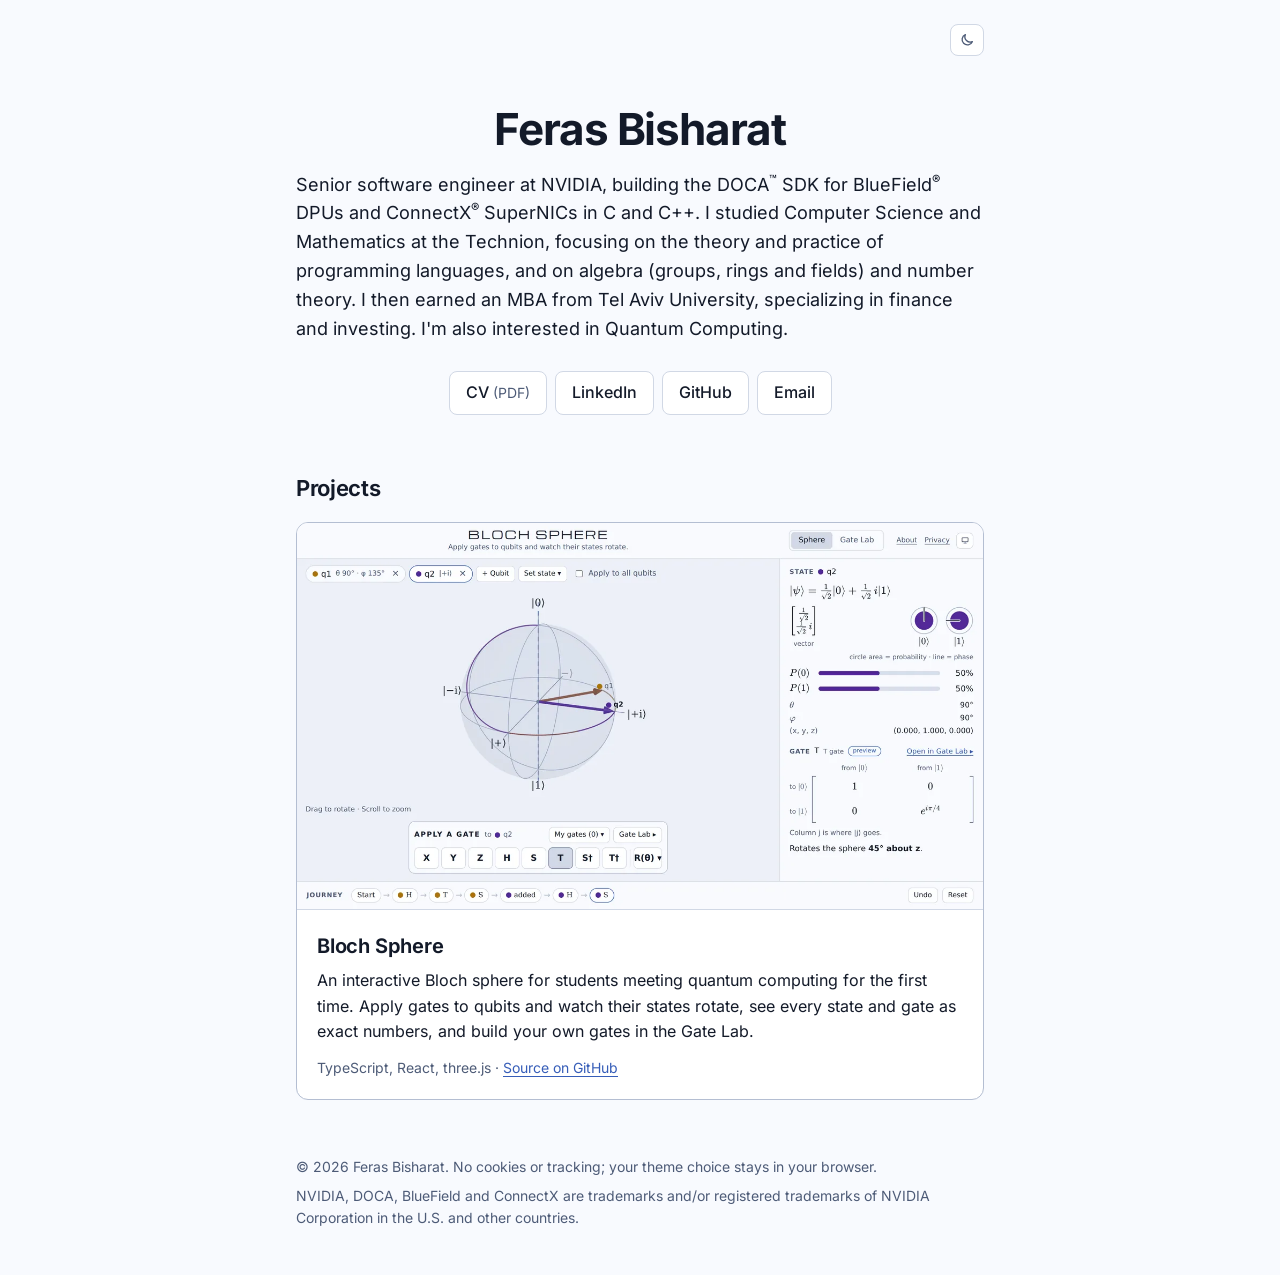
==== index.html @ e7e8cfb5 "CV button: same style as the other links" ====
<!doctype html>
<html lang="en">
  <head>
    <meta charset="UTF-8" />
    <meta http-equiv="Content-Security-Policy" content="default-src 'none'; script-src 'self'; style-src 'self'; img-src 'self'; font-src 'self'; base-uri 'none'; form-action 'none'" />
    <meta name="viewport" content="width=device-width, initial-scale=1.0" />
    <meta name="referrer" content="no-referrer" />
    <meta name="description" content="Feras Bisharat, senior software engineer at NVIDIA: CV, projects and contact." />
    <meta name="theme-color" media="(prefers-color-scheme: light)" content="oklch(0.985 0.005 264)" />
    <meta name="theme-color" media="(prefers-color-scheme: dark)" content="oklch(0.15 0.025 264)" />
    <link rel="canonical" href="https://ferasbisharat.com/" />
    <meta property="og:type" content="profile" />
    <meta property="og:url" content="https://ferasbisharat.com/" />
    <meta property="og:title" content="Feras Bisharat" />
    <meta property="og:description" content="Senior software engineer at NVIDIA: CV, projects and contact." />
    <link rel="icon" href="favicon.svg" type="image/svg+xml" />
    <link rel="icon" href="favicon.ico" sizes="32x32" />
    <link rel="apple-touch-icon" href="apple-touch-icon.png" />
    <link rel="preload" href="fonts/inter-latin-wght-normal.woff2" as="font" type="font/woff2" crossorigin />
    <link rel="stylesheet" href="theme.css" />
    <link rel="stylesheet" href="style.css" />
    <!-- Not deferred: it applies a picked theme before the page first paints. -->
    <script src="theme.js"></script>
    <script src="email.js" defer></script>
    <title>Feras Bisharat</title>
  </head>
  <body>
    <!-- The same button as Bloch Sphere's: switches between light and dark, showing the theme it switches to (theme.js). -->
    <button type="button" id="theme-button" class="theme-button" data-next="dark" title="Switch to the dark theme" aria-label="Switch to the dark theme">
      <svg class="icon-light" viewBox="0 0 24 24" aria-hidden="true">
        <circle cx="12" cy="12" r="4" />
        <path d="M12 2v2M12 20v2M2 12h2M20 12h2M4.9 4.9l1.4 1.4M17.7 17.7l1.4 1.4M4.9 19.1l1.4-1.4M17.7 6.3l1.4-1.4" />
      </svg>
      <svg class="icon-dark" viewBox="0 0 24 24" aria-hidden="true"><path d="M20 14.5A8 8 0 0 1 9.5 4a8 8 0 1 0 10.5 10.5z" /></svg>
    </button>

    <main>
      <header>
        <h1>Feras Bisharat</h1>
        <p class="lead">
          Senior software engineer at NVIDIA, building the DOCA<sup>™</sup> SDK for BlueField<sup>®</sup> DPUs and
          ConnectX<sup>®</sup> SuperNICs in C and C++. I studied Computer Science and Mathematics at the Technion, focusing on the
          theory and practice of programming languages, and on algebra (groups, rings and fields) and number theory. I then earned an
          MBA from Tel Aviv University, specializing in finance and investing. I'm also interested in Quantum Computing.
        </p>
        <nav class="links" aria-label="Links">
          <a class="button" href="Feras-Bisharat-CV.pdf">CV <span class="note">(PDF)</span></a>
          <a class="button" href="https://www.linkedin.com/in/feras-bisharat/">LinkedIn</a>
          <a class="button" href="https://github.com/ferasb">GitHub</a>
          <button type="button" class="button" popovertarget="email-card">Email</button>
        </nav>

        <!-- Opened by the Email button; closes on Escape or a click outside. email.js runs the Copy button; the mail button opens the mail app. -->
        <div id="email-card" class="email-card" popover role="dialog" aria-labelledby="email-card-title">
          <div class="email-card-head">
            <h2 id="email-card-title">Email</h2>
            <button type="button" class="close" popovertarget="email-card" popovertargetaction="hide" aria-label="Close">
              <svg viewBox="0 0 24 24" aria-hidden="true"><path d="M6 6l12 12M18 6L6 18" /></svg>
            </button>
          </div>
          <div class="email-row">
            <span class="email-address">ferasbish@gmail.com</span>
            <div class="email-actions">
              <button type="button" class="button copy" data-copy="ferasbish@gmail.com" autofocus>
                <svg class="icon-copy" viewBox="0 0 24 24" aria-hidden="true"><rect x="9" y="9" width="12" height="12" rx="2" /><path d="M5 15V5a2 2 0 0 1 2-2h8" /></svg>
                <svg class="icon-done" viewBox="0 0 24 24" aria-hidden="true"><path d="M5 12.5l4.5 4.5L19 7.5" /></svg>
                <span class="label" aria-live="polite">Copy</span>
              </button>
              <a class="button mail" href="mailto:ferasbish@gmail.com" title="Open in your mail app" aria-label="Open in your mail app">
                <svg viewBox="0 0 24 24" aria-hidden="true"><rect x="3" y="5" width="18" height="14" rx="2" /><path d="M3.5 7l8.5 6 8.5-6" /></svg>
              </a>
            </div>
          </div>
          <p class="muted">Feel free to connect, I reply to all my emails.</p>
        </div>
      </header>

      <section aria-labelledby="projects">
        <h2 id="projects">Projects</h2>
        <article class="project">
          <a href="https://bloch-sphere.ferasbisharat.com/" tabindex="-1" aria-hidden="true">
            <!-- In the page's theme: style.css shows one of the two. -->
            <img class="only-light" src="img/bloch-sphere-light.webp" width="1280" height="720" alt="" loading="lazy" />
            <img class="only-dark" src="img/bloch-sphere-dark.webp" width="1280" height="720" alt="" loading="lazy" />
          </a>
          <div class="body">
            <h3><a href="https://bloch-sphere.ferasbisharat.com/">Bloch Sphere</a></h3>
            <p>
              An interactive Bloch sphere for students meeting quantum computing for the first time. Apply gates to qubits and watch their
              states rotate, see every state and gate as exact numbers, and build your own gates in the Gate Lab.
            </p>
            <p class="muted">TypeScript, React, three.js · <a href="https://github.com/ferasb/bloch-sphere">Source on GitHub</a></p>
          </div>
        </article>
      </section>
    </main>

    <footer class="muted">
      <p>© 2026 Feras Bisharat. No cookies or tracking; your theme choice stays in your browser.</p>
      <p>
        NVIDIA, DOCA, BlueField and ConnectX are trademarks and/or registered trademarks of NVIDIA Corporation in the U.S. and other
        countries.
      </p>
    </footer>
  </body>
</html>
---- theme.css ----
/*
 * The palette of ferasbisharat.com and the sites under it.
 *
 * The same file lives in each repository: ferasb.github.io/theme.css is the original, and
 * bloch-sphere/web/src/theme.css is a copy. Change the original, then copy it over.
 *
 * Every token has a light and a dark value, light-dark(light, dark), chosen by the page's color
 * scheme: the system's by default, or the visitor's choice (data-theme="light" or "dark" on <html>).
 * Colors are OKLCH; surfaces, text and lines share hue 264 (blue).
 */

:root {
  color-scheme: light dark;

  /* Surfaces, back to front: sunken (a 3D view, inputs), the page, raised (buttons, cards). */
  --bg-sunken: light-dark(oklch(0.955 0.01 264), oklch(0.1 0.025 264));
  --bg: light-dark(oklch(0.985 0.005 264), oklch(0.15 0.025 264));
  --bg-raised: light-dark(oklch(1 0 0), oklch(0.2 0.025 264));

  /* Text: at least 15:1 and 6:1 on every surface, in both themes. */
  --text: light-dark(oklch(0.22 0.03 264), oklch(0.96 0.015 264));
  --text-muted: light-dark(oklch(0.47 0.05 264), oklch(0.76 0.05 264));

  /* Lines and interaction states. --highlight (hovered borders, input edges) keeps 3:1 against the page. */
  --highlight: light-dark(oklch(0.6 0.05 264), oklch(0.5 0.05 264));
  --border: light-dark(oklch(0.8 0.03 264), oklch(0.4 0.05 264));
  --border-muted: light-dark(oklch(0.88 0.02 264), oklch(0.3 0.05 264));

  /* Accents. --primary is for links, focus rings and the main action: at least 5.8:1 as text. */
  --primary: light-dark(oklch(0.5 0.15 264), oklch(0.76 0.1 264));
  --secondary: light-dark(oklch(0.53 0.1 84), oklch(0.76 0.1 84));

  /* Status: always shown with an icon and a label, never color alone. */
  --danger: light-dark(oklch(0.52 0.17 25), oklch(0.72 0.13 25));
  --warning: light-dark(oklch(0.55 0.11 80), oklch(0.82 0.12 90));
  --success: light-dark(oklch(0.5 0.12 155), oklch(0.74 0.13 155));
  --info: light-dark(oklch(0.52 0.09 220), oklch(0.76 0.09 220));

  /*
   * Five colors for telling things apart (Bloch Sphere's qubits), in this fixed order: amber, violet,
   * green, cyan, pink. Each theme's five are validated as a set, for every pair, by OKLab distance
   * (x100) under protan/deutan simulation (Machado 2009) and for normal vision:
   *   dark: worst pair 11.1 (deutan), 20.5 (normal); at least 4.7:1 on the dark page.
   *   light: worst pair 11.1 (deutan), 20.8 (normal); at least 3:1 on the light page and --bg-sunken.
   * Lightness alternates on purpose; it is the cue that survives color blindness. The hues stay the
   * same in both themes, so the first color is amber in either.
   */
  --accent-1: light-dark(oklch(0.6 0.125 75), oklch(0.82 0.15 75));
  --accent-2: light-dark(oklch(0.4 0.17 295), oklch(0.6 0.15 295));
  --accent-3: light-dark(oklch(0.4 0.11 150), oklch(0.6 0.15 150));
  --accent-4: light-dark(oklch(0.62 0.11 215), oklch(0.82 0.141 215));
  --accent-5: light-dark(oklch(0.52 0.17 355), oklch(0.74 0.15 355));

  /* Drop shadows under popovers and menus. */
  --shadow: light-dark(rgb(0 0 0 / 0.12), rgb(0 0 0 / 0.5));
}

:root[data-theme="light"] {
  color-scheme: light;
}

:root[data-theme="dark"] {
  color-scheme: dark;
}
---- style.css ----
/*
 * Colors come from theme.css, the palette shared with Bloch Sphere. The buttons copy Bloch Sphere's
 * (bloch-sphere/web/src/styles.css), so the two sites look like one family.
 */

@font-face {
  font-family: Inter;
  font-style: normal;
  font-weight: 100 900;
  font-display: swap;
  src: url("fonts/inter-latin-wght-normal.woff2") format("woff2");
}

:root {
  --font: Inter, system-ui, -apple-system, "Segoe UI", sans-serif;
}

*,
*::before,
*::after {
  box-sizing: border-box;
}

body {
  max-width: 720px;
  margin: 0 auto;
  padding: 24px 16px 40px;
  background: var(--bg);
  color: var(--text);
  font: 16px/1.6 var(--font);
}

a {
  color: var(--primary);
  text-underline-offset: 3px;
}

a:focus-visible,
button:focus-visible {
  outline: 2px solid var(--primary);
  outline-offset: 2px;
}

/* The header: the name and the links centered, the intro left-aligned between them. */
header {
  text-align: center;
}

h1 {
  margin: 48px 0 16px;
  font-size: clamp(32px, 7vw, 44px);
  font-weight: 700;
  line-height: 1.15;
  letter-spacing: -0.025em;
}

h2 {
  margin: 56px 0 16px;
  font-size: 22px;
  font-weight: 650;
  letter-spacing: -0.015em;
}

h3 {
  margin: 0 0 6px;
  font-size: 20px;
  font-weight: 650;
  letter-spacing: -0.01em;
}

h3 a {
  color: var(--text);
  text-decoration: none;
}

h3 a:hover {
  text-decoration: underline;
}

p {
  margin: 0 0 12px;
}

/* ™ and ®: smaller than the text, and kept from stretching the line. */
sup {
  font-size: 0.7em;
  line-height: 0;
}

/* The full width of the column, so it lines up with Projects below. In the main text color: white on dark. */
.lead {
  color: var(--text);
  font-size: 18px;
  text-align: left;
}

.muted {
  color: var(--text-muted);
  font-size: 14px;
}

/* --- Theme button: light or dark, showing the theme it switches to ------------------------ */

.theme-button {
  display: grid;
  place-items: center;
  width: 34px;
  height: 32px;
  margin-left: auto;
  padding: 0;
  border: 1px solid var(--border-muted);
  border-radius: 8px;
  background: var(--bg-raised);
  color: var(--text-muted);
  cursor: pointer;
  transition:
    background-color 0.12s,
    border-color 0.12s;
}

.theme-button:hover {
  border-color: var(--highlight);
  color: var(--text);
}

.theme-button svg {
  display: none;
  width: 16px;
  height: 16px;
  fill: none;
  stroke: currentColor;
  stroke-width: 2;
  stroke-linecap: round;
  stroke-linejoin: round;
}

.theme-button[data-next="light"] .icon-light,
.theme-button[data-next="dark"] .icon-dark {
  display: block;
}

/* --- Links: Bloch Sphere's buttons ---------------------------------------------------------- */

.links {
  display: flex;
  flex-wrap: wrap;
  justify-content: center;
  gap: 8px;
  margin-top: 28px;
}

.button {
  padding: 8px 16px;
  border: 1px solid var(--border-muted);
  border-radius: 8px;
  background: var(--bg-raised);
  color: var(--text);
  font: inherit;
  font-weight: 500;
  text-decoration: none;
  cursor: pointer;
  transition:
    background-color 0.12s,
    border-color 0.12s;
}

.button:hover {
  border-color: var(--highlight);
  background: var(--border-muted);
}

.button:active {
  background: var(--border);
}

.button .note {
  color: var(--text-muted);
  font-size: 14px;
  font-weight: 400;
}

/* --- Email card: opened by the Email button (a popover, centered in the window) ------------- */

.email-card {
  width: min(440px, calc(100vw - 32px));
  padding: 16px 20px 20px;
  border: 1px solid var(--border);
  border-radius: 12px;
  background: var(--bg-raised);
  color: var(--text);
  box-shadow: 0 12px 32px var(--shadow);
  text-align: left;
}

.email-card::backdrop {
  background: var(--shadow);
}

.email-card-head {
  display: flex;
  align-items: center;
  justify-content: space-between;
  margin-bottom: 12px;
}

.email-card h2 {
  margin: 0;
  color: var(--text-muted);
  font-size: 13px;
  font-weight: 600;
  letter-spacing: 0.06em;
  text-transform: uppercase;
}

.email-card .close {
  display: grid;
  place-items: center;
  width: 30px;
  height: 30px;
  margin-right: -6px;
  padding: 0;
  border: 0;
  border-radius: 6px;
  background: transparent;
  color: var(--text-muted);
  cursor: pointer;
}

.email-card .close:hover {
  background: var(--border-muted);
  color: var(--text);
}

/* The address never breaks. When it and the buttons don't fit on one line (a narrow window, a wider
   font), the buttons move under it together, and Copy widens to fill that line. */
.email-row {
  display: flex;
  flex-wrap: wrap;
  align-items: center;
  gap: 8px;
  padding: 8px 8px 8px 14px;
  border: 1px solid var(--border-muted);
  border-radius: 10px;
  background: var(--bg-sunken);
}

.email-address {
  /* Takes nearly all the spare room on a shared line; Copy (grow 1) takes a line of its own. */
  flex: 1000 0 auto;
  white-space: nowrap;
  color: var(--text);
  font-size: 17px;
  font-weight: 600;
}

.email-card .copy,
.email-card .mail {
  display: flex;
  align-items: center;
  justify-content: center;
  gap: 6px;
  padding: 6px 12px;
}

.email-actions {
  display: flex;
  flex: 1 0 auto;
  gap: 8px;
}

.email-card .copy {
  flex: 1 0 auto;
}

/* Just the envelope; .email-actions stretches it to Copy's height. */
.email-card .mail {
  flex: none;
  padding: 0 10px;
}

.email-card .mail svg {
  width: 18px;
  height: 18px;
}


.email-card .copy.done {
  border-color: var(--success);
  color: var(--success);
}

.email-card .muted {
  margin: 12px 0 0;
}

.email-card svg {
  width: 16px;
  height: 16px;
  fill: none;
  stroke: currentColor;
  stroke-width: 2;
  stroke-linecap: round;
  stroke-linejoin: round;
}

.email-card .copy .icon-done,
.email-card .copy.done .icon-copy {
  display: none;
}

.email-card .copy.done .icon-done {
  display: block;
}

/* --- Projects ------------------------------------------------------------------------------- */

.project {
  overflow: hidden;
  border: 1px solid var(--border);
  border-radius: 12px;
  background: var(--bg-raised);
}

.project img {
  display: block;
  width: 100%;
  height: auto;
  border-bottom: 1px solid var(--border-muted);
}

/* The screenshot in the page's theme: light unless the system is dark (and the visitor didn't pick
   light) or the visitor picked dark. Lazy loading skips the hidden one. */
.project .only-dark {
  display: none;
}

@media (prefers-color-scheme: dark) {
  :root:not([data-theme="light"]) .project .only-light {
    display: none;
  }
  :root:not([data-theme="light"]) .project .only-dark {
    display: block;
  }
}

:root[data-theme="dark"] .project .only-light {
  display: none;
}

:root[data-theme="dark"] .project .only-dark {
  display: block;
}

.project .body {
  padding: 20px 20px 8px;
}

/* --- Footer --------------------------------------------------------------------------------- */

footer {
  margin-top: 56px;
  font-size: 13px;
}

footer p {
  margin-bottom: 6px;
}

@media (prefers-reduced-motion: reduce) {
  *,
  *::before,
  *::after {
    transition: none !important;
  }
}
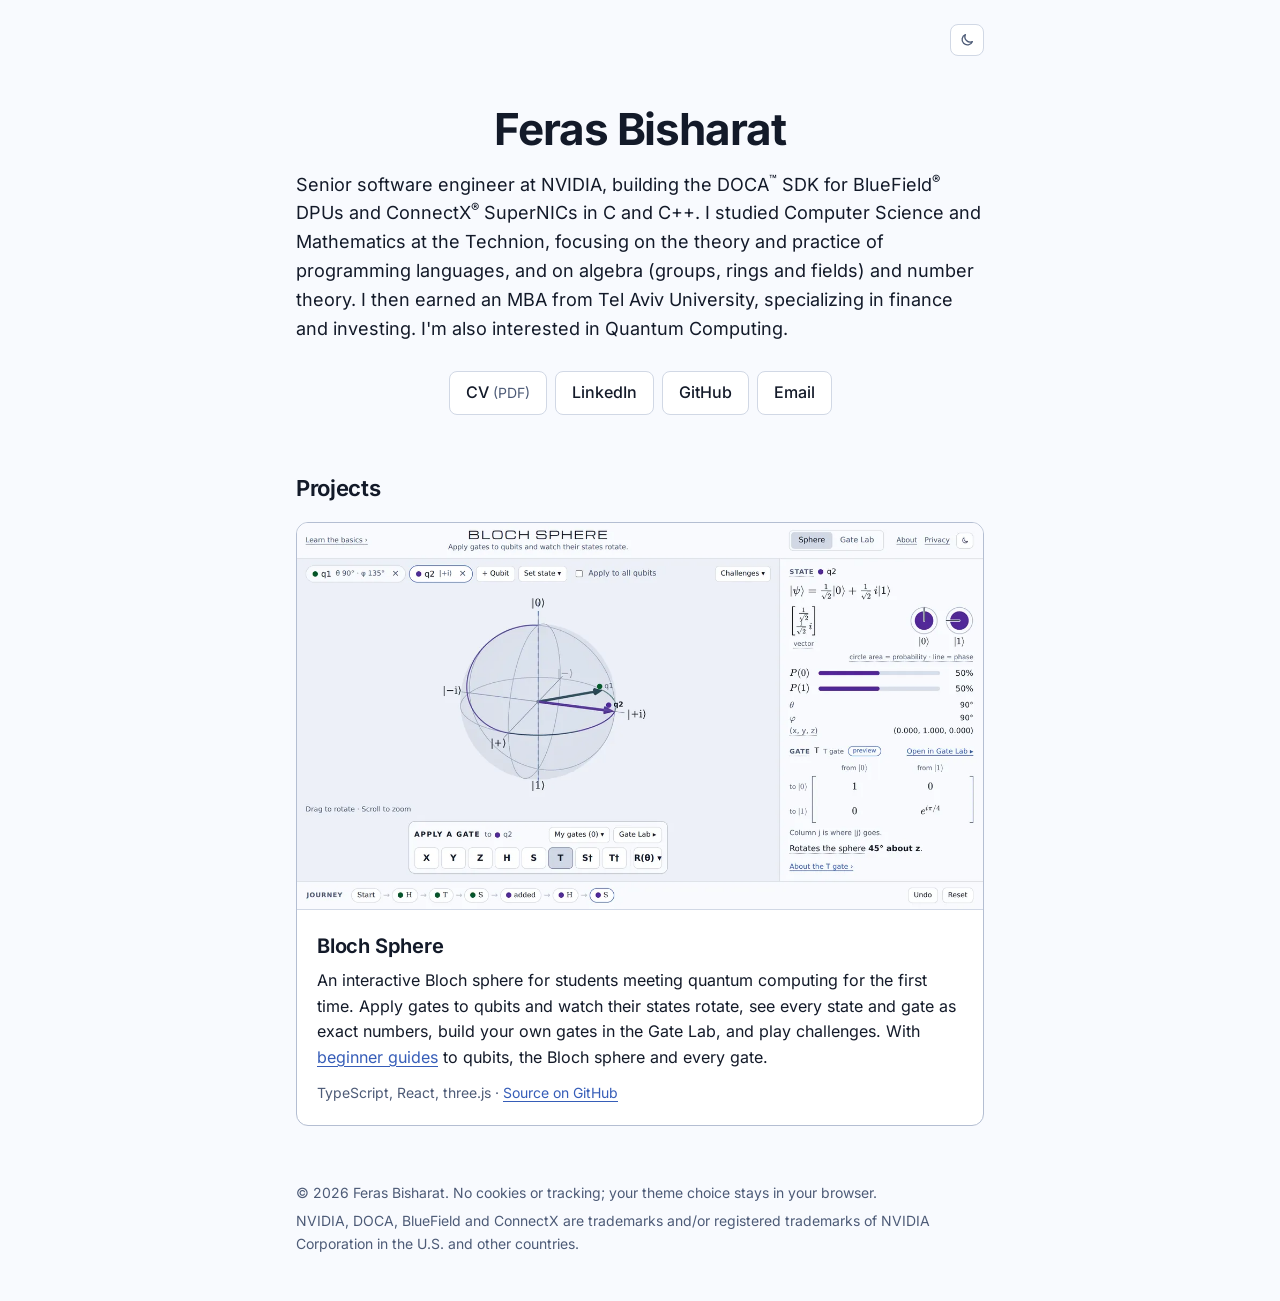
==== commit e3642214: "Bloch Sphere card: the guides and challenges, and new screenshots" ====
--- a/index.html
+++ b/index.html
@@ -44,9 +44,9 @@
           MBA from Tel Aviv University, specializing in finance and investing. I'm also interested in Quantum Computing.
         </p>
         <nav class="links" aria-label="Links">
-          <a class="button" href="Feras-Bisharat-CV.pdf">CV <span class="note">(PDF)</span></a>
-          <a class="button" href="https://www.linkedin.com/in/feras-bisharat/">LinkedIn</a>
-          <a class="button" href="https://github.com/ferasb">GitHub</a>
+          <a class="button" href="Feras-Bisharat-CV.pdf" target="_blank" rel="noopener">CV <span class="note">(PDF)</span></a>
+          <a class="button" href="https://www.linkedin.com/in/feras-bisharat/" target="_blank" rel="noopener">LinkedIn</a>
+          <a class="button" href="https://github.com/ferasb" target="_blank" rel="noopener">GitHub</a>
           <button type="button" class="button" popovertarget="email-card">Email</button>
         </nav>
 
@@ -66,7 +66,7 @@
                 <svg class="icon-done" viewBox="0 0 24 24" aria-hidden="true"><path d="M5 12.5l4.5 4.5L19 7.5" /></svg>
                 <span class="label" aria-live="polite">Copy</span>
               </button>
-              <a class="button mail" href="mailto:ferasbish@gmail.com" title="Open in your mail app" aria-label="Open in your mail app">
+              <a class="button mail" href="mailto:ferasbish@gmail.com" target="_blank" rel="noopener" title="Open in your mail app" aria-label="Open in your mail app">
                 <svg viewBox="0 0 24 24" aria-hidden="true"><rect x="3" y="5" width="18" height="14" rx="2" /><path d="M3.5 7l8.5 6 8.5-6" /></svg>
               </a>
             </div>
@@ -87,7 +87,8 @@
             <h3><a href="https://bloch-sphere.ferasbisharat.com/">Bloch Sphere</a></h3>
             <p>
               An interactive Bloch sphere for students meeting quantum computing for the first time. Apply gates to qubits and watch their
-              states rotate, see every state and gate as exact numbers, and build your own gates in the Gate Lab.
+              states rotate, see every state and gate as exact numbers, build your own gates in the Gate Lab, and play challenges. With
+              <a href="https://bloch-sphere.ferasbisharat.com/learn/">beginner guides</a> to qubits, the Bloch sphere and every gate.
             </p>
             <p class="muted">TypeScript, React, three.js · <a href="https://github.com/ferasb/bloch-sphere">Source on GitHub</a></p>
           </div>
--- a/theme.css
+++ b/theme.css
@@ -37,17 +37,18 @@
   --info: light-dark(oklch(0.52 0.09 220), oklch(0.76 0.09 220));
 
   /*
-   * Five colors for telling things apart (Bloch Sphere's qubits), in this fixed order: amber, violet,
-   * green, cyan, pink. Each theme's five are validated as a set, for every pair, by OKLab distance
+   * Five colors for telling things apart (Bloch Sphere's qubits), in this fixed order: green, violet,
+   * amber, cyan, pink. Each theme's five are validated as a set, for every pair, by OKLab distance
    * (x100) under protan/deutan simulation (Machado 2009) and for normal vision:
    *   dark: worst pair 11.1 (deutan), 20.5 (normal); at least 4.7:1 on the dark page.
    *   light: worst pair 11.1 (deutan), 20.8 (normal); at least 3:1 on the light page and --bg-sunken.
-   * Lightness alternates on purpose; it is the cue that survives color blindness. The hues stay the
-   * same in both themes, so the first color is amber in either.
+   * The first two (seen together most) are at least 19.7 apart under simulation. Lightness varies
+   * across the set on purpose; it is the cue that survives color blindness. The hues stay the same
+   * in both themes, so the first color is green in either.
    */
-  --accent-1: light-dark(oklch(0.6 0.125 75), oklch(0.82 0.15 75));
+  --accent-1: light-dark(oklch(0.4 0.11 150), oklch(0.6 0.15 150));
   --accent-2: light-dark(oklch(0.4 0.17 295), oklch(0.6 0.15 295));
-  --accent-3: light-dark(oklch(0.4 0.11 150), oklch(0.6 0.15 150));
+  --accent-3: light-dark(oklch(0.6 0.125 75), oklch(0.82 0.15 75));
   --accent-4: light-dark(oklch(0.62 0.11 215), oklch(0.82 0.141 215));
   --accent-5: light-dark(oklch(0.52 0.17 355), oklch(0.74 0.15 355));
 
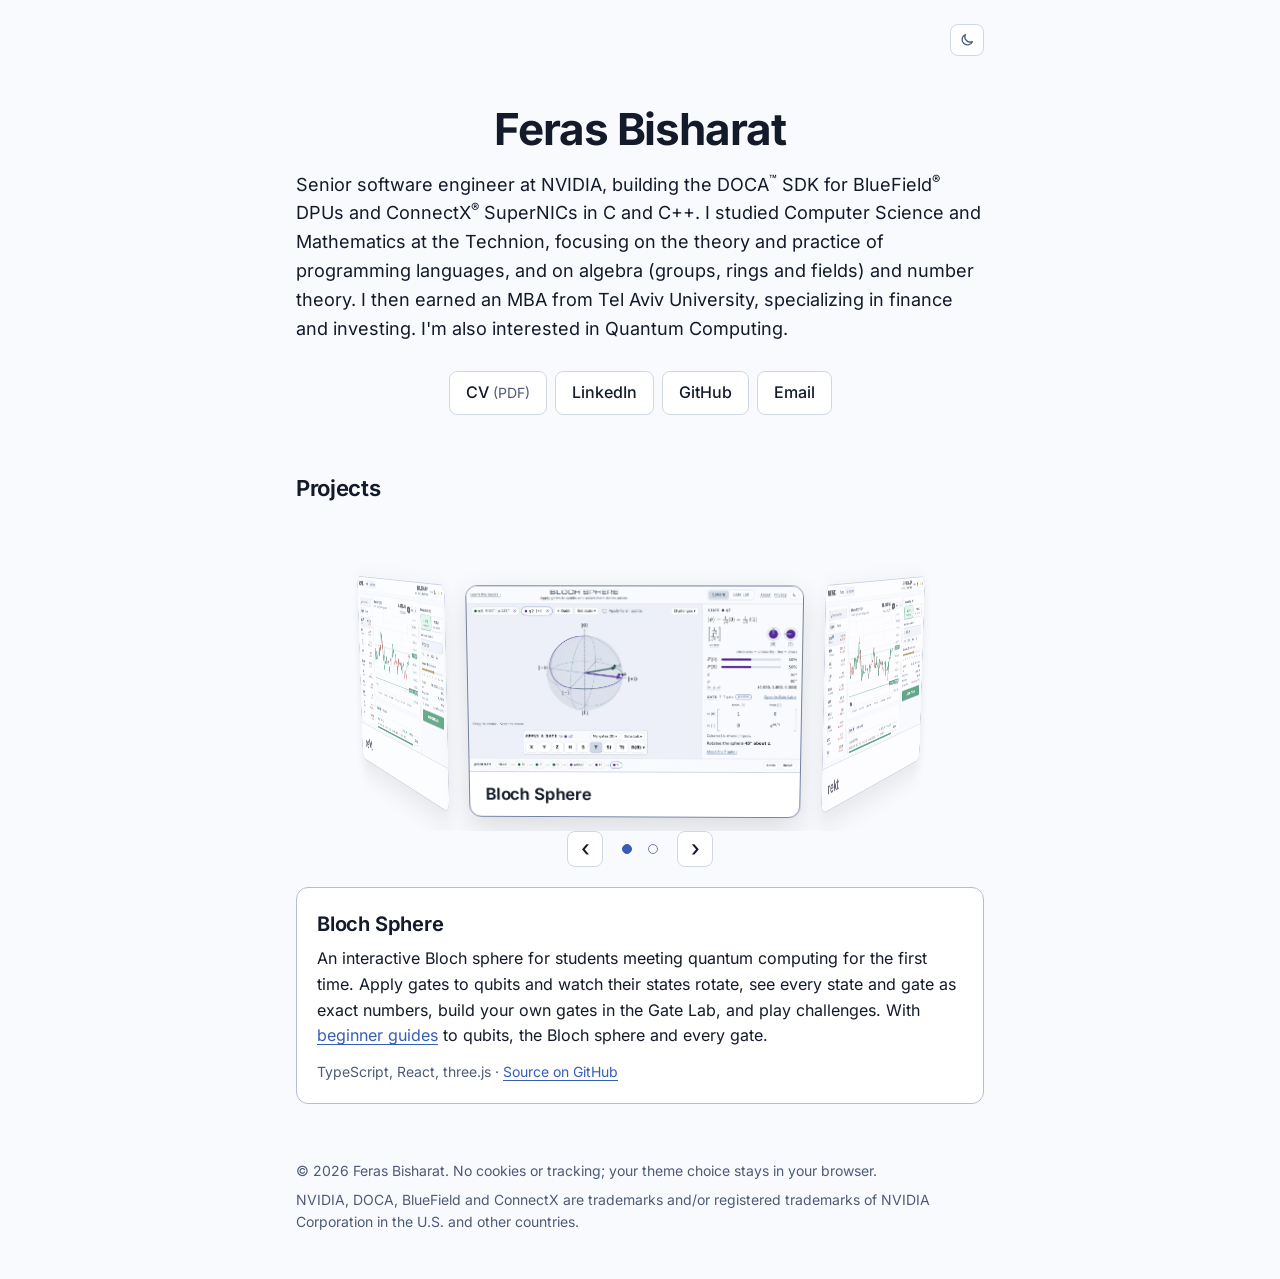
==== commit 2557903f: "Projects as a 3D ring of cards, and rekt The project articles become a slowly turning ring of screen" ====
--- a/index.html
+++ b/index.html
@@ -22,6 +22,7 @@
     <!-- Not deferred: it applies a picked theme before the page first paints. -->
     <script src="theme.js"></script>
     <script src="email.js" defer></script>
+    <script src="projects.js" defer></script>
     <title>Feras Bisharat</title>
   </head>
   <body>
@@ -77,22 +78,40 @@
 
       <section aria-labelledby="projects">
         <h2 id="projects">Projects</h2>
-        <article class="project">
-          <a href="https://bloch-sphere.ferasbisharat.com/" tabindex="-1" aria-hidden="true">
-            <!-- In the page's theme: style.css shows one of the two. -->
-            <img class="only-light" src="img/bloch-sphere-light.webp" width="1280" height="720" alt="" loading="lazy" />
-            <img class="only-dark" src="img/bloch-sphere-dark.webp" width="1280" height="720" alt="" loading="lazy" />
-          </a>
-          <div class="body">
-            <h3><a href="https://bloch-sphere.ferasbisharat.com/">Bloch Sphere</a></h3>
-            <p>
-              An interactive Bloch sphere for students meeting quantum computing for the first time. Apply gates to qubits and watch their
-              states rotate, see every state and gate as exact numbers, build your own gates in the Gate Lab, and play challenges. With
-              <a href="https://bloch-sphere.ferasbisharat.com/learn/">beginner guides</a> to qubits, the Bloch sphere and every gate.
-            </p>
-            <p class="muted">TypeScript, React, three.js · <a href="https://github.com/ferasb/bloch-sphere">Source on GitHub</a></p>
-          </div>
-        </article>
+        <!-- The projects: a 3D ring of cards with projects.js, this list without it (README). -->
+        <div class="projects" data-carousel>
+          <article class="project">
+            <a href="https://bloch-sphere.ferasbisharat.com/" tabindex="-1" aria-hidden="true">
+              <!-- In the page's theme: style.css shows one of the two. -->
+              <img class="only-light" src="img/bloch-sphere-light.webp" width="1280" height="720" alt="" loading="lazy" />
+              <img class="only-dark" src="img/bloch-sphere-dark.webp" width="1280" height="720" alt="" loading="lazy" />
+            </a>
+            <div class="body">
+              <h3><a href="https://bloch-sphere.ferasbisharat.com/">Bloch Sphere</a></h3>
+              <p>
+                An interactive Bloch sphere for students meeting quantum computing for the first time. Apply gates to qubits and watch their
+                states rotate, see every state and gate as exact numbers, build your own gates in the Gate Lab, and play challenges. With
+                <a href="https://bloch-sphere.ferasbisharat.com/learn/">beginner guides</a> to qubits, the Bloch sphere and every gate.
+              </p>
+              <p class="muted">TypeScript, React, three.js · <a href="https://github.com/ferasb/bloch-sphere">Source on GitHub</a></p>
+            </div>
+          </article>
+          <article class="project">
+            <a href="https://rekt.ferasbisharat.com/" tabindex="-1" aria-hidden="true">
+              <img class="only-light" src="img/rekt-light.webp" width="1280" height="720" alt="" loading="lazy" />
+              <img class="only-dark" src="img/rekt-dark.webp" width="1280" height="720" alt="" loading="lazy" />
+            </a>
+            <div class="body">
+              <h3><a href="https://rekt.ferasbisharat.com/">rekt</a></h3>
+              <p>
+                A trading game with play money and live prices. Start with $10,000, go long or short on 400+ coins and 175 stocks with up to
+                100× leverage, or call the next minute in Up or Down. Win and there's confetti; get liquidated and you get rekt. Positions
+                keep running while the tab is closed, and nothing leaves your browser.
+              </p>
+              <p class="muted">TypeScript, React, WebSockets · <a href="https://github.com/ferasb/rekt">Source on GitHub</a></p>
+            </div>
+          </article>
+        </div>
       </section>
     </main>
 
--- a/style.css
+++ b/style.css
@@ -328,31 +328,187 @@
   border-bottom: 1px solid var(--border-muted);
 }
 
-/* The screenshot in the page's theme: light unless the system is dark (and the visitor didn't pick
-   light) or the visitor picked dark. Lazy loading skips the hidden one. */
-.project .only-dark {
+/* Screenshots in the page's theme (the projects and the ring's cards): light unless the system is
+   dark (and the visitor didn't pick light) or the visitor picked dark. Lazy loading skips the hidden
+   one. img. in each selector so these win over .project img and .card img. */
+img.only-dark {
   display: none;
 }
 
 @media (prefers-color-scheme: dark) {
-  :root:not([data-theme="light"]) .project .only-light {
+  :root:not([data-theme="light"]) img.only-light {
     display: none;
   }
-  :root:not([data-theme="light"]) .project .only-dark {
+  :root:not([data-theme="light"]) img.only-dark {
     display: block;
   }
 }
 
-:root[data-theme="dark"] .project .only-light {
+:root[data-theme="dark"] img.only-light {
   display: none;
 }
 
-:root[data-theme="dark"] .project .only-dark {
+:root[data-theme="dark"] img.only-dark {
   display: block;
 }
 
 .project .body {
   padding: 20px 20px 8px;
+}
+
+.projects {
+  display: flex;
+  flex-direction: column;
+  gap: 20px;
+}
+
+/* --- Projects as a 3D ring (projects.js; without it, the list above) ------------------------ */
+
+.carousel {
+  --card-w: min(340px, 64vw);
+  --card-title: 46px;
+}
+
+/* Wider than the column by its padding, so the side cards have room. */
+.stage {
+  position: relative;
+  height: calc(var(--card-w) * 9 / 16 + var(--card-title) + 72px);
+  margin: 0 -16px;
+  overflow: hidden;
+  perspective: 1100px;
+  /* Vertical swipes still scroll the page; sideways ones turn the ring. */
+  touch-action: pan-y;
+  cursor: grab;
+  user-select: none;
+  -webkit-user-select: none;
+}
+
+.stage:active {
+  cursor: grabbing;
+}
+
+.ring {
+  position: absolute;
+  top: 24px;
+  left: 50%;
+  width: var(--card-w);
+  margin-left: calc(var(--card-w) / -2);
+  transform-style: preserve-3d;
+}
+
+.card {
+  position: absolute;
+  top: 0;
+  left: 0;
+  display: block;
+  width: var(--card-w);
+  overflow: hidden;
+  border: 1px solid var(--border);
+  border-radius: 12px;
+  background: var(--bg-raised);
+  color: var(--text);
+  text-decoration: none;
+  box-shadow: 0 12px 32px var(--shadow);
+  /* The cards behind the ring don't show through it, mirrored. */
+  backface-visibility: hidden;
+  -webkit-backface-visibility: hidden;
+}
+
+.card.front {
+  border-color: var(--highlight);
+}
+
+/* Shown or hidden by img.only-light/only-dark above, so no display here; top-aligned, so no gap under it. */
+.card img {
+  width: 100%;
+  height: auto;
+  aspect-ratio: 16 / 9;
+  vertical-align: top;
+  border-bottom: 1px solid var(--border-muted);
+  pointer-events: none;
+}
+
+.card-title {
+  display: flex;
+  align-items: center;
+  height: var(--card-title);
+  padding: 0 16px;
+  font-size: 17px;
+  font-weight: 650;
+  letter-spacing: -0.01em;
+}
+
+.controls {
+  display: flex;
+  align-items: center;
+  justify-content: center;
+  gap: 12px;
+  margin: 0 0 20px;
+}
+
+.button.arrow {
+  display: grid;
+  place-items: center;
+  width: 36px;
+  height: 36px;
+  padding: 0 0 2px;
+  font-size: 22px;
+  line-height: 1;
+}
+
+.dots {
+  display: flex;
+  gap: 2px;
+}
+
+/* A 24px target around a 10px dot. */
+.dot {
+  display: grid;
+  place-items: center;
+  width: 24px;
+  height: 24px;
+  padding: 0;
+  border: 0;
+  border-radius: 50%;
+  background: transparent;
+  cursor: pointer;
+}
+
+.dot::after {
+  content: "";
+  width: 10px;
+  height: 10px;
+  border: 1px solid var(--highlight);
+  border-radius: 50%;
+}
+
+.dot[aria-current="true"]::after {
+  border-color: var(--primary);
+  background: var(--primary);
+}
+
+/* The front project's article, under the ring: its screenshot is on the ring already. */
+.detail .project > a {
+  display: none;
+}
+
+/* Stacked in one grid cell, so the spot is as tall as the longest; the front one fades in. Hidden
+   ones are invisible to screen readers and the keyboard too. */
+.detail {
+  display: grid;
+}
+
+.detail .project {
+  grid-area: 1 / 1;
+  transition: opacity 0.35s ease-out;
+}
+
+.detail .project.inactive {
+  visibility: hidden;
+  opacity: 0;
+  transition:
+    opacity 0.2s,
+    visibility 0s 0.2s;
 }
 
 /* --- Footer --------------------------------------------------------------------------------- */
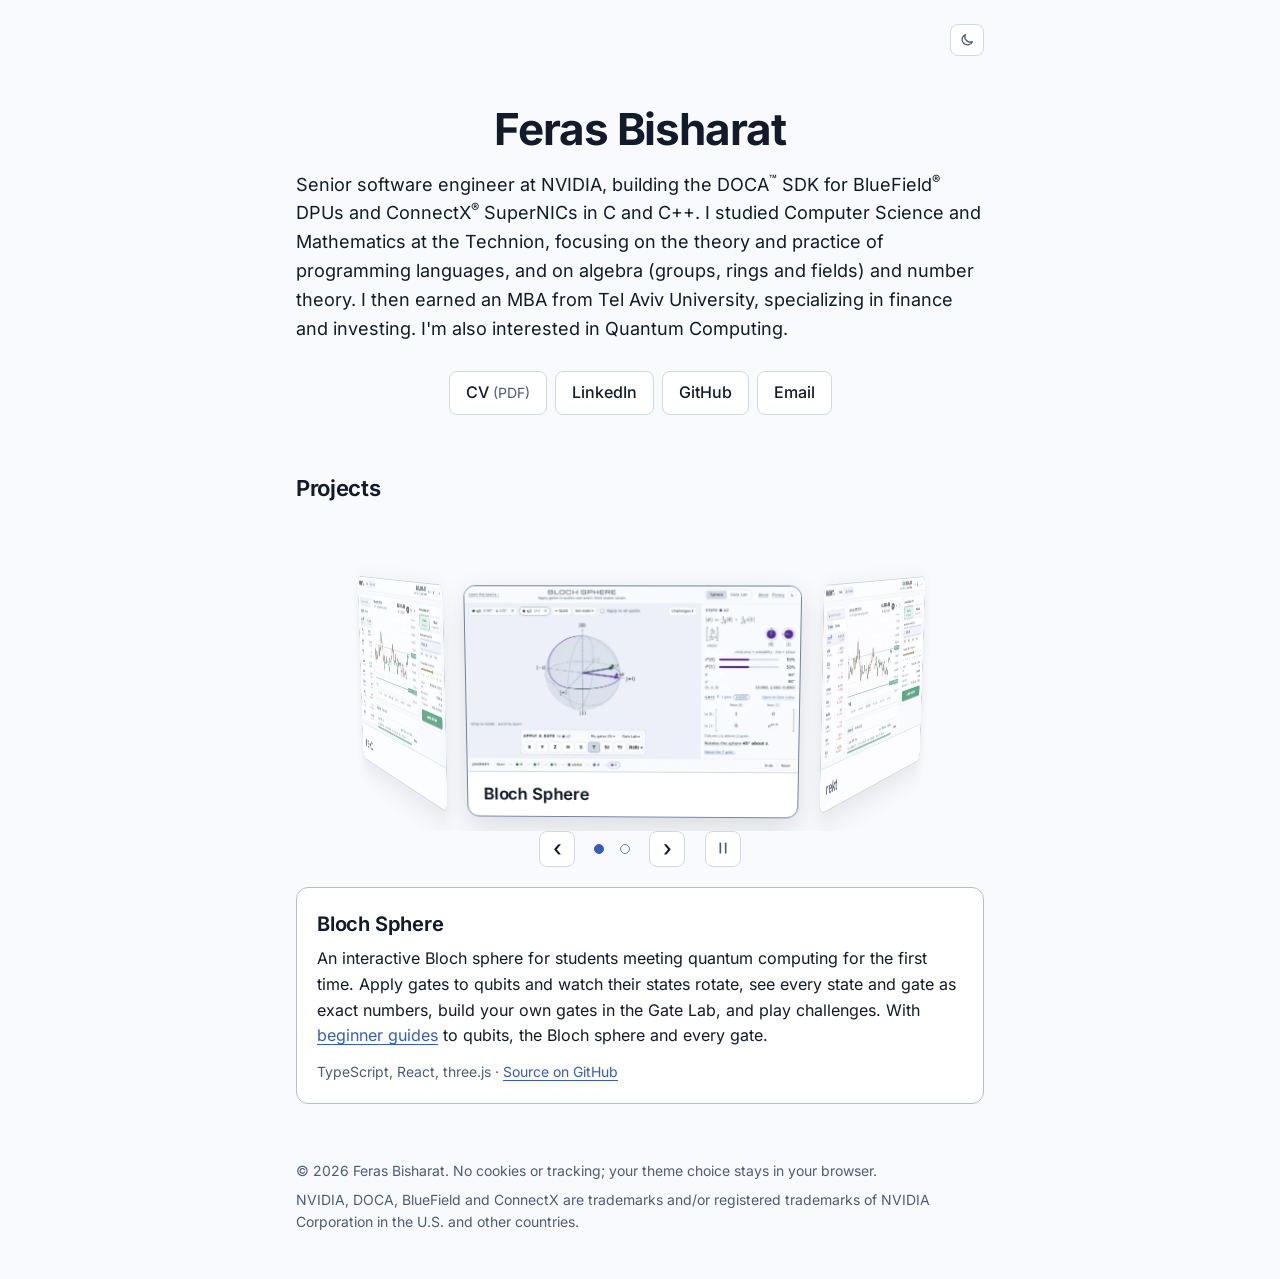
==== commit 67a14ba1: "Link previews, search engine files, and lighter screenshots - og.jpg and its tags, so shared links s" ====
--- a/index.html
+++ b/index.html
@@ -13,6 +13,11 @@
     <meta property="og:url" content="https://ferasbisharat.com/" />
     <meta property="og:title" content="Feras Bisharat" />
     <meta property="og:description" content="Senior software engineer at NVIDIA: CV, projects and contact." />
+    <meta property="og:image" content="https://ferasbisharat.com/og.jpg" />
+    <meta property="og:image:width" content="1200" />
+    <meta property="og:image:height" content="630" />
+    <meta property="og:image:alt" content="Feras Bisharat, senior software engineer at NVIDIA: CV, projects and contact" />
+    <meta name="twitter:card" content="summary_large_image" />
     <link rel="icon" href="favicon.svg" type="image/svg+xml" />
     <link rel="icon" href="favicon.ico" sizes="32x32" />
     <link rel="apple-touch-icon" href="apple-touch-icon.png" />
@@ -24,6 +29,23 @@
     <script src="email.js" defer></script>
     <script src="projects.js" defer></script>
     <title>Feras Bisharat</title>
+    <!-- Who this is, for search engines: links the site, LinkedIn and GitHub as one person. A data
+         block, never run, so the CSP doesn't apply. -->
+    <script type="application/ld+json">
+      {
+        "@context": "https://schema.org",
+        "@type": "Person",
+        "name": "Feras Bisharat",
+        "url": "https://ferasbisharat.com/",
+        "jobTitle": "Senior Software Engineer",
+        "worksFor": { "@type": "Organization", "name": "NVIDIA" },
+        "alumniOf": [
+          { "@type": "CollegeOrUniversity", "name": "Technion – Israel Institute of Technology" },
+          { "@type": "CollegeOrUniversity", "name": "Tel Aviv University" }
+        ],
+        "sameAs": ["https://www.linkedin.com/in/feras-bisharat/", "https://github.com/ferasb"]
+      }
+    </script>
   </head>
   <body>
     <!-- The same button as Bloch Sphere's: switches between light and dark, showing the theme it switches to (theme.js). -->
@@ -82,9 +104,10 @@
         <div class="projects" data-carousel>
           <article class="project">
             <a href="https://bloch-sphere.ferasbisharat.com/" tabindex="-1" aria-hidden="true">
-              <!-- In the page's theme: style.css shows one of the two. -->
-              <img class="only-light" src="img/bloch-sphere-light.webp" width="1280" height="720" alt="" loading="lazy" />
-              <img class="only-dark" src="img/bloch-sphere-dark.webp" width="1280" height="720" alt="" loading="lazy" />
+              <!-- In the page's theme: style.css shows one of the two. Each comes at 720 and 1280 pixels wide;
+                   the browser picks by the space and the screen's density (the ring's cards reuse the same one). -->
+              <img class="only-light" src="img/bloch-sphere-light.webp" srcset="img/bloch-sphere-light-720.webp 720w, img/bloch-sphere-light.webp 1280w" sizes="(max-width: 752px) calc(100vw - 32px), 720px" width="1280" height="720" alt="" loading="lazy" />
+              <img class="only-dark" src="img/bloch-sphere-dark.webp" srcset="img/bloch-sphere-dark-720.webp 720w, img/bloch-sphere-dark.webp 1280w" sizes="(max-width: 752px) calc(100vw - 32px), 720px" width="1280" height="720" alt="" loading="lazy" />
             </a>
             <div class="body">
               <h3><a href="https://bloch-sphere.ferasbisharat.com/">Bloch Sphere</a></h3>
@@ -98,8 +121,8 @@
           </article>
           <article class="project">
             <a href="https://rekt.ferasbisharat.com/" tabindex="-1" aria-hidden="true">
-              <img class="only-light" src="img/rekt-light.webp" width="1280" height="720" alt="" loading="lazy" />
-              <img class="only-dark" src="img/rekt-dark.webp" width="1280" height="720" alt="" loading="lazy" />
+              <img class="only-light" src="img/rekt-light.webp" srcset="img/rekt-light-720.webp 720w, img/rekt-light.webp 1280w" sizes="(max-width: 752px) calc(100vw - 32px), 720px" width="1280" height="720" alt="" loading="lazy" />
+              <img class="only-dark" src="img/rekt-dark.webp" srcset="img/rekt-dark-720.webp 720w, img/rekt-dark.webp 1280w" sizes="(max-width: 752px) calc(100vw - 32px), 720px" width="1280" height="720" alt="" loading="lazy" />
             </a>
             <div class="body">
               <h3><a href="https://rekt.ferasbisharat.com/">rekt</a></h3>
--- a/style.css
+++ b/style.css
@@ -456,6 +456,39 @@
   line-height: 1;
 }
 
+/* The pause button: a little apart from the arrows, showing what a press does. */
+.button.pause {
+  margin-left: 8px;
+  color: var(--text-muted);
+}
+
+.button.pause:hover {
+  color: var(--text);
+}
+
+.button.pause svg {
+  width: 16px;
+  height: 16px;
+  fill: none;
+  stroke: currentColor;
+  stroke-width: 2.5;
+  stroke-linecap: round;
+  stroke-linejoin: round;
+}
+
+.button.pause .icon-play {
+  display: none;
+}
+
+.button.pause.paused .icon-play {
+  display: block;
+  fill: currentColor;
+}
+
+.button.pause.paused .icon-pause {
+  display: none;
+}
+
 .dots {
   display: flex;
   gap: 2px;
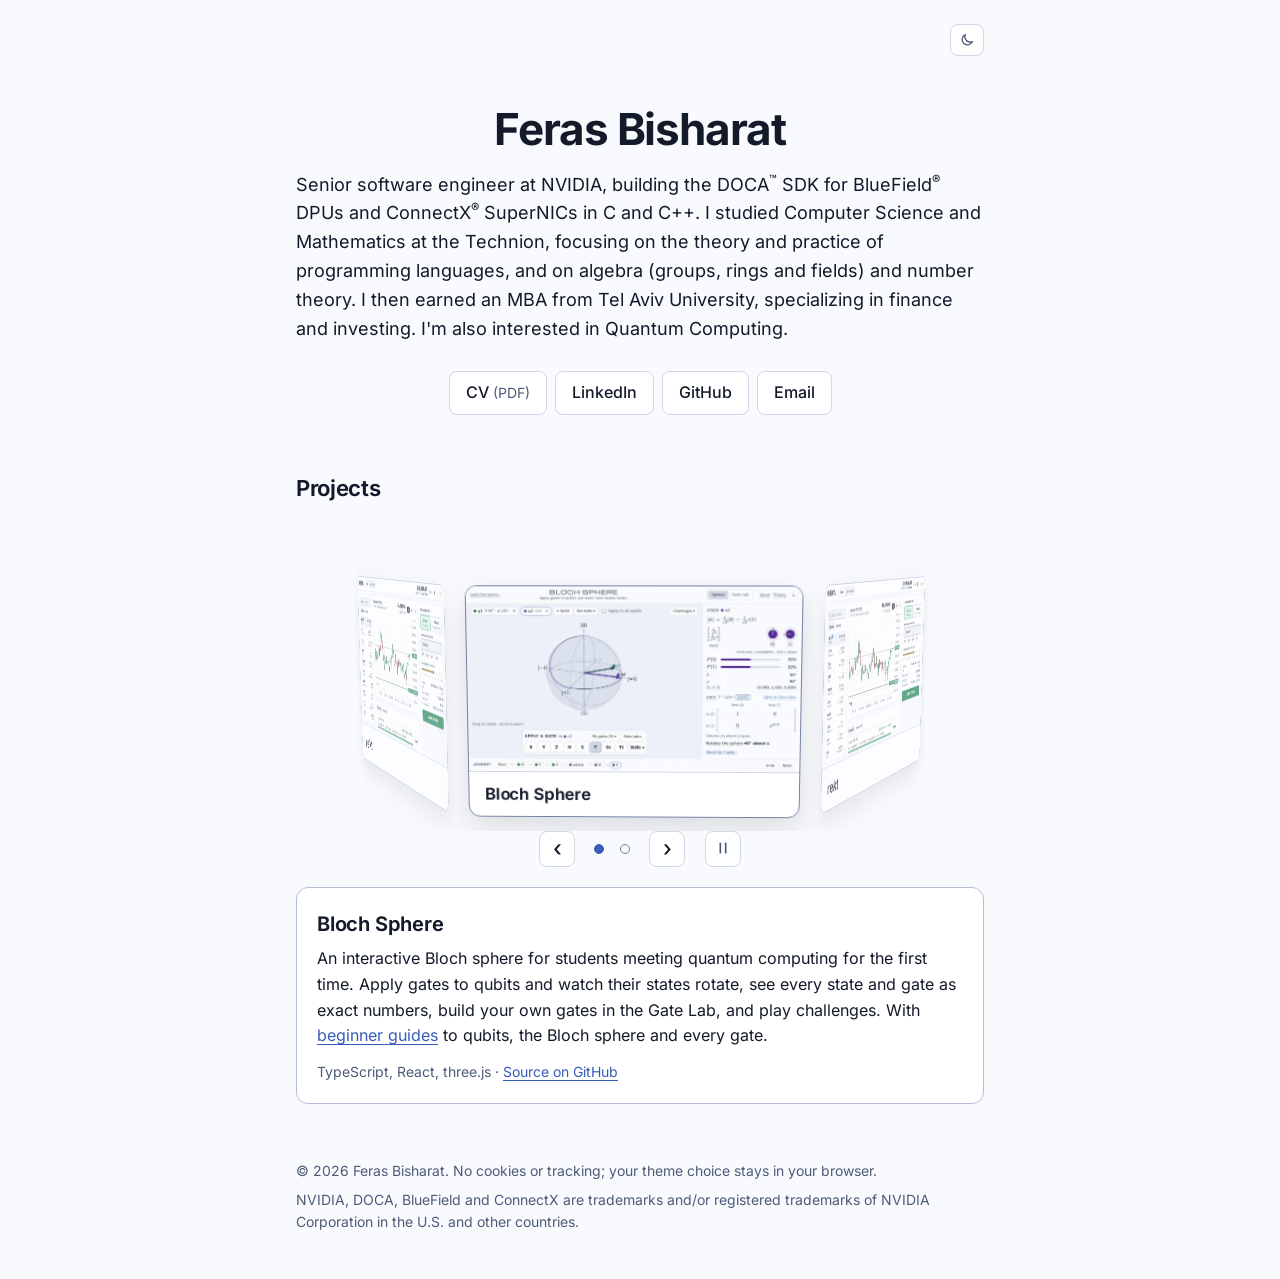
==== commit 28a1a163: "The browser bar follows a picked theme The theme-color tags followed only the system's theme, so Saf" ====
--- a/index.html
+++ b/index.html
@@ -6,6 +6,8 @@
     <meta name="viewport" content="width=device-width, initial-scale=1.0" />
     <meta name="referrer" content="no-referrer" />
     <meta name="description" content="Feras Bisharat, senior software engineer at NVIDIA: CV, projects and contact." />
+    <!-- The browser bar's color: --bg from theme.css, light and dark (copied; a tag can't read tokens).
+         theme.js points both at a picked theme. -->
     <meta name="theme-color" media="(prefers-color-scheme: light)" content="oklch(0.985 0.005 264)" />
     <meta name="theme-color" media="(prefers-color-scheme: dark)" content="oklch(0.15 0.025 264)" />
     <link rel="canonical" href="https://ferasbisharat.com/" />
--- a/theme.css
+++ b/theme.css
@@ -2,7 +2,8 @@
  * The palette of ferasbisharat.com and the sites under it.
  *
  * The same file lives in each repository: ferasb.github.io/theme.css is the original, and
- * bloch-sphere/web/src/theme.css is a copy. Change the original, then copy it over.
+ * bloch-sphere/web/src/theme.css and rekt/web/src/theme.css are copies. Change the original, then
+ * copy it over.
  *
  * Every token has a light and a dark value, light-dark(light, dark), chosen by the page's color
  * scheme: the system's by default, or the visitor's choice (data-theme="light" or "dark" on <html>).
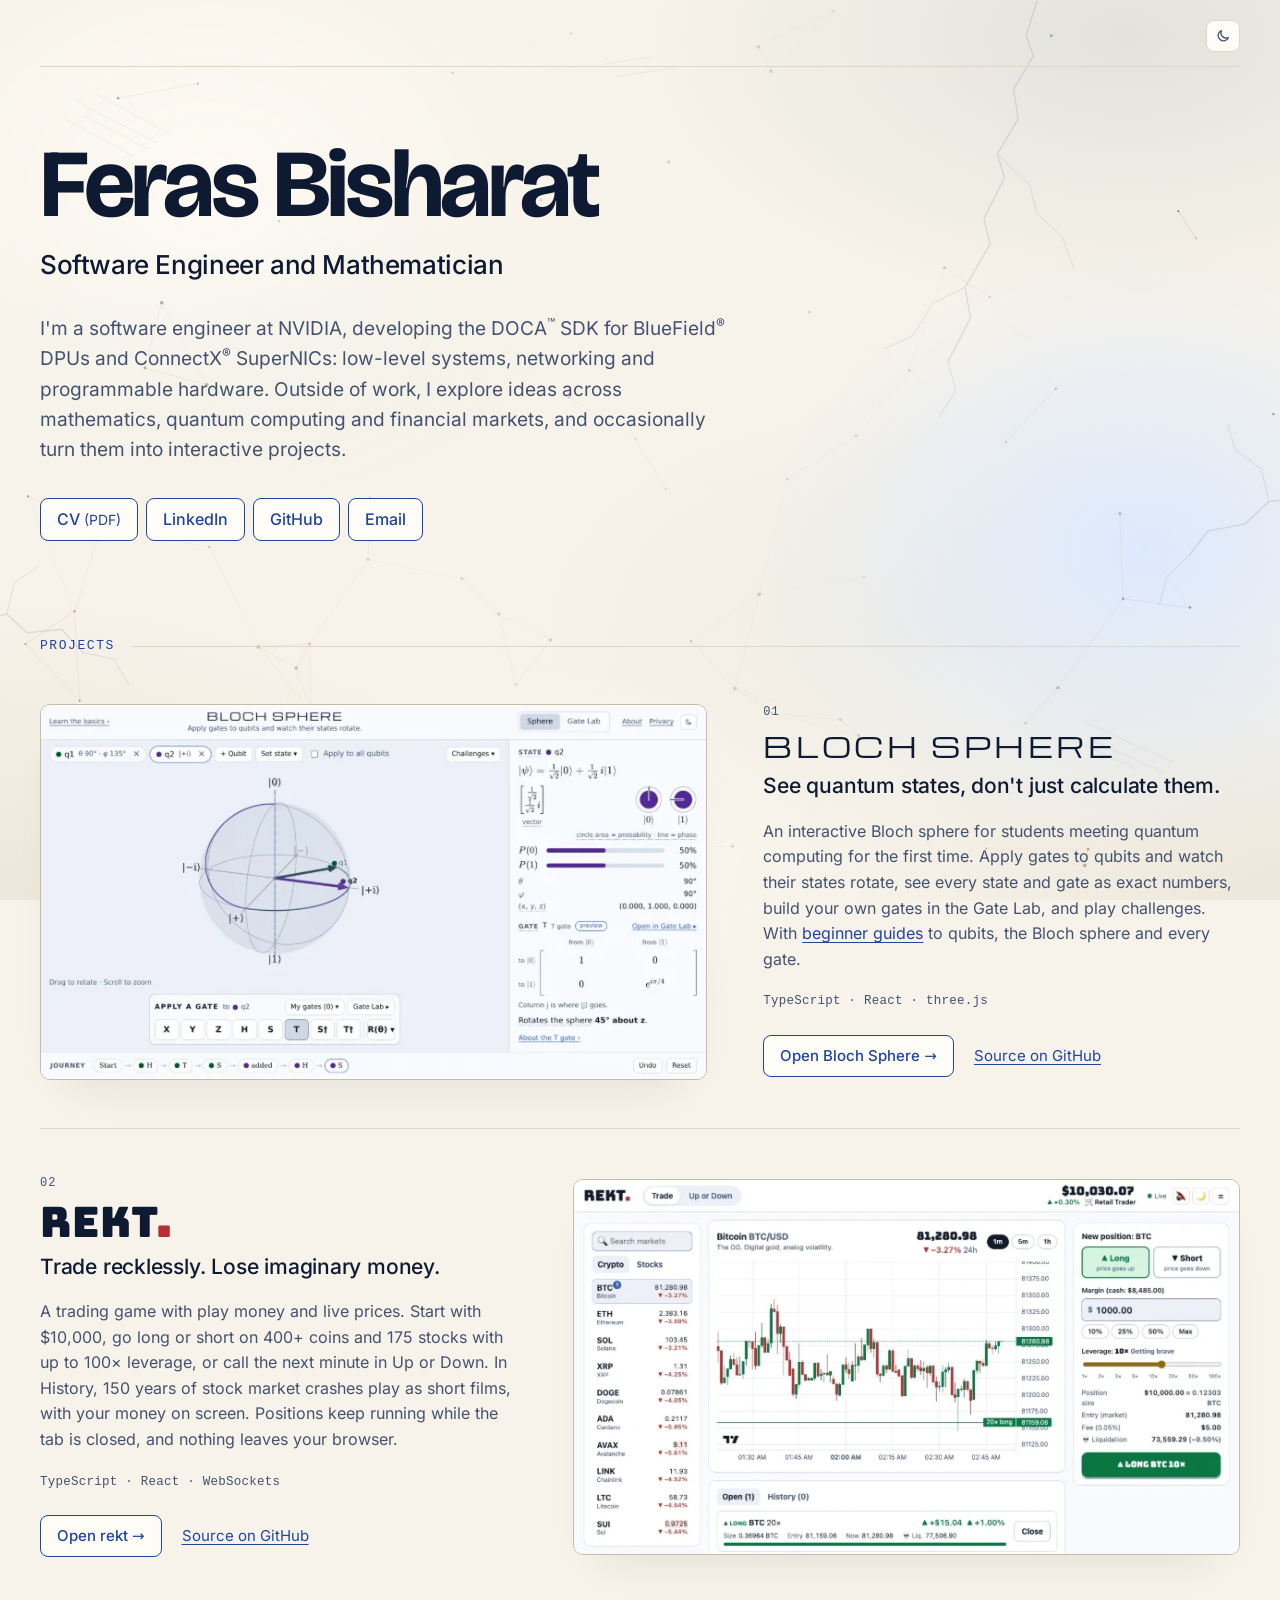
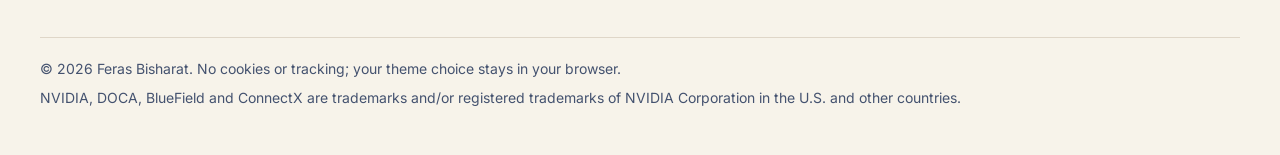
==== commit 2cdace95: "Redesign: cobalt and gold, a moving background, projects as rows The hero is now the name in Bricola" ====
--- a/index.html
+++ b/index.html
@@ -2,14 +2,14 @@
 <html lang="en">
   <head>
     <meta charset="UTF-8" />
-    <meta http-equiv="Content-Security-Policy" content="default-src 'none'; script-src 'self'; style-src 'self'; img-src 'self'; font-src 'self'; base-uri 'none'; form-action 'none'" />
+    <meta http-equiv="Content-Security-Policy" content="default-src 'none'; script-src 'self'; style-src 'self'; img-src 'self'; media-src 'self'; font-src 'self'; base-uri 'none'; form-action 'none'" />
     <meta name="viewport" content="width=device-width, initial-scale=1.0" />
     <meta name="referrer" content="no-referrer" />
     <meta name="description" content="Feras Bisharat, senior software engineer at NVIDIA: CV, projects and contact." />
-    <!-- The browser bar's color: --bg from theme.css, light and dark (copied; a tag can't read tokens).
+    <!-- The browser bar's color: --bg from style.css, light and dark (copied; a tag can't read tokens).
          theme.js points both at a picked theme. -->
-    <meta name="theme-color" media="(prefers-color-scheme: light)" content="oklch(0.985 0.005 264)" />
-    <meta name="theme-color" media="(prefers-color-scheme: dark)" content="oklch(0.15 0.025 264)" />
+    <meta name="theme-color" media="(prefers-color-scheme: light)" content="oklch(0.965 0.013 85)" />
+    <meta name="theme-color" media="(prefers-color-scheme: dark)" content="oklch(0.18 0.052 262)" />
     <link rel="canonical" href="https://ferasbisharat.com/" />
     <meta property="og:type" content="profile" />
     <meta property="og:url" content="https://ferasbisharat.com/" />
@@ -18,18 +18,20 @@
     <meta property="og:image" content="https://ferasbisharat.com/og.jpg" />
     <meta property="og:image:width" content="1200" />
     <meta property="og:image:height" content="630" />
-    <meta property="og:image:alt" content="Feras Bisharat, senior software engineer at NVIDIA: CV, projects and contact" />
+    <meta property="og:image:alt" content="Feras Bisharat, Software Engineer and Mathematician, ferasbisharat.com" />
     <meta name="twitter:card" content="summary_large_image" />
     <link rel="icon" href="favicon.svg" type="image/svg+xml" />
     <link rel="icon" href="favicon.ico" sizes="32x32" />
     <link rel="apple-touch-icon" href="apple-touch-icon.png" />
     <link rel="preload" href="fonts/inter-latin-wght-normal.woff2" as="font" type="font/woff2" crossorigin />
+    <link rel="preload" href="fonts/bricolage-grotesque-latin-opsz-normal.woff2" as="font" type="font/woff2" crossorigin />
     <link rel="stylesheet" href="theme.css" />
     <link rel="stylesheet" href="style.css" />
     <!-- Not deferred: it applies a picked theme before the page first paints. -->
     <script src="theme.js"></script>
     <script src="email.js" defer></script>
-    <script src="projects.js" defer></script>
+    <script src="background.js" defer></script>
+    <script src="clips.js" defer></script>
     <title>Feras Bisharat</title>
     <!-- Who this is, for search engines: links the site, LinkedIn and GitHub as one person. A data
          block, never run, so the CSP doesn't apply. -->
@@ -50,23 +52,25 @@
     </script>
   </head>
   <body>
-    <!-- The same button as Bloch Sphere's: switches between light and dark, showing the theme it switches to (theme.js). -->
-    <button type="button" id="theme-button" class="theme-button" data-next="dark" title="Switch to the dark theme" aria-label="Switch to the dark theme">
-      <svg class="icon-light" viewBox="0 0 24 24" aria-hidden="true">
-        <circle cx="12" cy="12" r="4" />
-        <path d="M12 2v2M12 20v2M2 12h2M20 12h2M4.9 4.9l1.4 1.4M17.7 17.7l1.4 1.4M4.9 19.1l1.4-1.4M17.7 6.3l1.4-1.4" />
-      </svg>
-      <svg class="icon-dark" viewBox="0 0 24 24" aria-hidden="true"><path d="M20 14.5A8 8 0 0 1 9.5 4a8 8 0 1 0 10.5 10.5z" /></svg>
-    </button>
+    <div class="topbar">
+      <!-- The same button as Bloch Sphere's: switches between light and dark, showing the theme it switches to (theme.js). -->
+      <button type="button" id="theme-button" class="theme-button" data-next="dark" title="Switch to the dark theme" aria-label="Switch to the dark theme">
+        <svg class="icon-light" viewBox="0 0 24 24" aria-hidden="true">
+          <circle cx="12" cy="12" r="4" />
+          <path d="M12 2v2M12 20v2M2 12h2M20 12h2M4.9 4.9l1.4 1.4M17.7 17.7l1.4 1.4M4.9 19.1l1.4-1.4M17.7 6.3l1.4-1.4" />
+        </svg>
+        <svg class="icon-dark" viewBox="0 0 24 24" aria-hidden="true"><path d="M20 14.5A8 8 0 0 1 9.5 4a8 8 0 1 0 10.5 10.5z" /></svg>
+      </button>
+    </div>
 
     <main>
-      <header>
+      <header class="hero">
         <h1>Feras Bisharat</h1>
-        <p class="lead">
-          Senior software engineer at NVIDIA, building the DOCA<sup>™</sup> SDK for BlueField<sup>®</sup> DPUs and
-          ConnectX<sup>®</sup> SuperNICs in C and C++. I studied Computer Science and Mathematics at the Technion, focusing on the
-          theory and practice of programming languages, and on algebra (groups, rings and fields) and number theory. I then earned an
-          MBA from Tel Aviv University, specializing in finance and investing. I'm also interested in Quantum Computing.
+        <p class="role">Software Engineer and Mathematician</p>
+        <p class="intro">
+          I'm a software engineer at NVIDIA, developing the DOCA<sup>™</sup> SDK for BlueField<sup>®</sup> DPUs and ConnectX<sup>®</sup>
+          SuperNICs: low-level systems, networking and programmable hardware. Outside of work, I explore ideas across mathematics,
+          quantum computing and financial markets, and occasionally turn them into interactive projects.
         </p>
         <nav class="links" aria-label="Links">
           <a class="button" href="Feras-Bisharat-CV.pdf" target="_blank" rel="noopener">CV <span class="note">(PDF)</span></a>
@@ -100,43 +104,57 @@
         </div>
       </header>
 
-      <section aria-labelledby="projects">
-        <h2 id="projects">Projects</h2>
-        <!-- The projects: a 3D ring of cards with projects.js, this list without it (README). -->
-        <div class="projects" data-carousel>
-          <article class="project">
-            <a href="https://bloch-sphere.ferasbisharat.com/" tabindex="-1" aria-hidden="true">
-              <!-- In the page's theme: style.css shows one of the two. Each comes at 720 and 1280 pixels wide;
-                   the browser picks by the space and the screen's density (the ring's cards reuse the same one). -->
-              <img class="only-light" src="img/bloch-sphere-light.webp" srcset="img/bloch-sphere-light-720.webp 720w, img/bloch-sphere-light.webp 1280w" sizes="(max-width: 752px) calc(100vw - 32px), 720px" width="1280" height="720" alt="" loading="lazy" />
-              <img class="only-dark" src="img/bloch-sphere-dark.webp" srcset="img/bloch-sphere-dark-720.webp 720w, img/bloch-sphere-dark.webp 1280w" sizes="(max-width: 752px) calc(100vw - 32px), 720px" width="1280" height="720" alt="" loading="lazy" />
-            </a>
-            <div class="body">
-              <h3><a href="https://bloch-sphere.ferasbisharat.com/">Bloch Sphere</a></h3>
-              <p>
-                An interactive Bloch sphere for students meeting quantum computing for the first time. Apply gates to qubits and watch their
-                states rotate, see every state and gate as exact numbers, build your own gates in the Gate Lab, and play challenges. With
-                <a href="https://bloch-sphere.ferasbisharat.com/learn/">beginner guides</a> to qubits, the Bloch sphere and every gate.
-              </p>
-              <p class="muted">TypeScript, React, three.js · <a href="https://github.com/ferasb/bloch-sphere">Source on GitHub</a></p>
-            </div>
-          </article>
-          <article class="project">
-            <a href="https://rekt.ferasbisharat.com/" tabindex="-1" aria-hidden="true">
-              <img class="only-light" src="img/rekt-light.webp" srcset="img/rekt-light-720.webp 720w, img/rekt-light.webp 1280w" sizes="(max-width: 752px) calc(100vw - 32px), 720px" width="1280" height="720" alt="" loading="lazy" />
-              <img class="only-dark" src="img/rekt-dark.webp" srcset="img/rekt-dark-720.webp 720w, img/rekt-dark.webp 1280w" sizes="(max-width: 752px) calc(100vw - 32px), 720px" width="1280" height="720" alt="" loading="lazy" />
-            </a>
-            <div class="body">
-              <h3><a href="https://rekt.ferasbisharat.com/">rekt</a></h3>
-              <p>
-                A trading game with play money and live prices. Start with $10,000, go long or short on 400+ coins and 175 stocks with up to
-                100× leverage, or call the next minute in Up or Down. Win and there's confetti; get liquidated and you get rekt. Positions
-                keep running while the tab is closed, and nothing leaves your browser.
-              </p>
-              <p class="muted">TypeScript, React, WebSockets · <a href="https://github.com/ferasb/rekt">Source on GitHub</a></p>
-            </div>
-          </article>
-        </div>
+      <section class="projects" aria-labelledby="projects">
+        <h2 id="projects" class="section-label">Projects</h2>
+
+        <article class="project">
+          <a class="shot" href="https://bloch-sphere.ferasbisharat.com/" tabindex="-1" aria-hidden="true">
+            <!-- In the page's theme: style.css shows one of the two. Each comes at 720 and 1280 pixels wide;
+                 the browser picks by the space and the screen's density. -->
+            <img class="only-light" src="img/bloch-sphere-light.webp" srcset="img/bloch-sphere-light-720.webp 720w, img/bloch-sphere-light.webp 1280w" sizes="(max-width: 899px) calc(100vw - 32px), 700px" width="1280" height="720" alt="" loading="lazy" />
+            <img class="only-dark" src="img/bloch-sphere-dark.webp" srcset="img/bloch-sphere-dark-720.webp 720w, img/bloch-sphere-dark.webp 1280w" sizes="(max-width: 899px) calc(100vw - 32px), 700px" width="1280" height="720" alt="" loading="lazy" />
+            <!-- Played over the screenshot on hover (clips.js); recorded in the dark theme, so only shown in it. -->
+            <video src="img/bloch-sphere-demo.mp4" width="1280" height="720" muted loop playsinline preload="none"></video>
+          </a>
+          <div class="body">
+            <p class="index">01</p>
+            <h3 class="title-bloch"><a href="https://bloch-sphere.ferasbisharat.com/">Bloch Sphere</a></h3>
+            <p class="tagline">See quantum states, don't just calculate them.</p>
+            <p>
+              An interactive Bloch sphere for students meeting quantum computing for the first time. Apply gates to qubits and watch their
+              states rotate, see every state and gate as exact numbers, build your own gates in the Gate Lab, and play challenges. With
+              <a href="https://bloch-sphere.ferasbisharat.com/learn/">beginner guides</a> to qubits, the Bloch sphere and every gate.
+            </p>
+            <p class="stack">TypeScript · React · three.js</p>
+            <p class="actions">
+              <a class="button" href="https://bloch-sphere.ferasbisharat.com/">Open Bloch Sphere <span aria-hidden="true">→</span></a>
+              <a href="https://github.com/ferasb/bloch-sphere">Source on GitHub</a>
+            </p>
+          </div>
+        </article>
+
+        <article class="project">
+          <a class="shot" href="https://rekt.ferasbisharat.com/" tabindex="-1" aria-hidden="true">
+            <img class="only-light" src="img/rekt-light.webp" srcset="img/rekt-light-720.webp 720w, img/rekt-light.webp 1280w" sizes="(max-width: 899px) calc(100vw - 32px), 700px" width="1280" height="720" alt="" loading="lazy" />
+            <img class="only-dark" src="img/rekt-dark.webp" srcset="img/rekt-dark-720.webp 720w, img/rekt-dark.webp 1280w" sizes="(max-width: 899px) calc(100vw - 32px), 700px" width="1280" height="720" alt="" loading="lazy" />
+            <video src="img/rekt-demo.mp4" width="1280" height="720" muted loop playsinline preload="none"></video>
+          </a>
+          <div class="body">
+            <p class="index">02</p>
+            <h3 class="title-rekt"><a href="https://rekt.ferasbisharat.com/">rekt<span aria-hidden="true">.</span></a></h3>
+            <p class="tagline">Trade recklessly. Lose imaginary money.</p>
+            <p>
+              A trading game with play money and live prices. Start with $10,000, go long or short on 400+ coins and 175 stocks with up to
+              100× leverage, or call the next minute in Up or Down. In History, 150 years of stock market crashes play as short films,
+              with your money on screen. Positions keep running while the tab is closed, and nothing leaves your browser.
+            </p>
+            <p class="stack">TypeScript · React · WebSockets</p>
+            <p class="actions">
+              <a class="button" href="https://rekt.ferasbisharat.com/">Open rekt <span aria-hidden="true">→</span></a>
+              <a href="https://github.com/ferasb/rekt">Source on GitHub</a>
+            </p>
+          </div>
+        </article>
       </section>
     </main>
 
--- a/style.css
+++ b/style.css
@@ -1,5 +1,6 @@
 /*
- * Colors come from theme.css, the palette shared with Bloch Sphere. The buttons copy Bloch Sphere's
+ * Colors are tokens: theme.css, the palette shared with Bloch Sphere and rekt, with this site's own
+ * surfaces and accent over it (below). The buttons copy Bloch Sphere's
  * (bloch-sphere/web/src/styles.css), so the two sites look like one family.
  */
 
@@ -11,8 +12,62 @@
   src: url("fonts/inter-latin-wght-normal.woff2") format("woff2");
 }
 
+/* The display face, for the name: weight and optical size (a tighter cut at large sizes, which the
+   browser picks by itself). */
+@font-face {
+  font-family: "Bricolage Grotesque";
+  font-style: normal;
+  font-weight: 100 900;
+  font-display: swap;
+  src: url("fonts/bricolage-grotesque-latin-opsz-normal.woff2") format("woff2");
+}
+
+/* The projects' own wordmark faces, so each title looks as it does in its app: Michroma for Bloch
+   Sphere, Bungee for rekt. */
+@font-face {
+  font-family: Michroma;
+  font-style: normal;
+  font-weight: 400;
+  font-display: swap;
+  src: url("fonts/michroma-latin-400-normal.woff2") format("woff2");
+}
+
+@font-face {
+  font-family: Bungee;
+  font-style: normal;
+  font-weight: 400;
+  font-display: swap;
+  src: url("fonts/bungee-latin-400-normal.woff2") format("woff2");
+}
+
 :root {
   --font: Inter, system-ui, -apple-system, "Segoe UI", sans-serif;
+  --display: "Bricolage Grotesque", Inter, system-ui, sans-serif;
+  /* Labels and indexes: the system's monospace, so nothing more to download. */
+  --mono: ui-monospace, "SF Mono", "Cascadia Mono", "Segoe UI Mono", Menlo, Consolas, "Liberation Mono", monospace;
+  /* This site's surfaces, text, lines and accent, over theme.css's (which Bloch Sphere and rekt
+     keep). Dark: a deep cobalt with a gold accent. Light: the same as ink on parchment, a warm cream
+     page with cobalt text and accent (gold can't be read on a light page). The theme-color tags copy
+     --bg. */
+  --bg-sunken: light-dark(oklch(0.93 0.018 85), oklch(0.145 0.045 262));
+  --bg: light-dark(oklch(0.965 0.013 85), oklch(0.18 0.052 262));
+  --bg-raised: light-dark(oklch(0.99 0.006 85), oklch(0.215 0.058 264));
+  --text: light-dark(oklch(0.22 0.05 264), oklch(0.97 0.01 264));
+  --text-muted: light-dark(oklch(0.44 0.05 264), oklch(0.78 0.04 264));
+  --highlight: light-dark(oklch(0.62 0.04 80), oklch(0.43 0.075 264));
+  --border: light-dark(oklch(0.8 0.03 80), oklch(0.33 0.07 264));
+  --border-muted: light-dark(oklch(0.88 0.022 80), oklch(0.26 0.06 264));
+  --primary: light-dark(oklch(0.42 0.15 264), oklch(0.84 0.15 85));
+  /* The background's mottling: lighter and darker patches of the page's blue. */
+  --wash: color-mix(in oklch, var(--bg-raised) 90%, var(--text));
+  --wash-faint: var(--bg-sunken);
+  /* Patches that drift over the page. Dark: a deeper ink and a cooler steel blue. Light: a faint
+     cobalt wash and a paler cream. */
+  --tint-ink: light-dark(oklch(0.93 0.03 260), oklch(0.135 0.045 258));
+  --tint-steel: light-dark(oklch(0.985 0.01 90), oklch(0.24 0.045 235));
+  /* The cracks: darker than the page, with a pale edge. */
+  --crack: oklch(from var(--bg-sunken) calc(l - 0.07) c h);
+  --crack-edge: color-mix(in oklch, var(--text) 10%, transparent);
 }
 
 *,
@@ -22,12 +77,106 @@
 }
 
 body {
-  max-width: 720px;
+  max-width: 1280px;
   margin: 0 auto;
-  padding: 24px 16px 40px;
-  background: var(--bg);
+  padding: 20px clamp(16px, 4vw, 40px) 40px;
+  /* Mottled like worn paint: soft patches, lighter in the top right, darker in the bottom corners.
+     The colored ones drift above it (html::before). */
+  background:
+    radial-gradient(55% 45% at 88% 4%, var(--wash), transparent 70%) fixed,
+    radial-gradient(35% 30% at 20% 35%, color-mix(in oklch, var(--wash) 45%, transparent), transparent 70%) fixed,
+    radial-gradient(45% 40% at 70% 70%, color-mix(in oklch, var(--wash) 35%, transparent), transparent 70%) fixed,
+    radial-gradient(60% 50% at 0% 100%, var(--wash-faint), transparent 70%) fixed,
+    radial-gradient(50% 45% at 100% 100%, var(--wash-faint), transparent 70%) fixed,
+    var(--bg);
   color: var(--text);
   font: 16px/1.6 var(--font);
+}
+
+/* Ink and steel patches, larger than the window, drifting and turning very slowly. Only a
+   transform moves, so the browser doesn't repaint them. Reduced motion stops it. */
+html::before {
+  content: "";
+  position: fixed;
+  inset: -20%;
+  z-index: -1;
+  pointer-events: none;
+  background:
+    radial-gradient(32% 36% at 26% 30%, var(--tint-steel), transparent 70%),
+    radial-gradient(30% 34% at 78% 58%, var(--tint-ink), transparent 70%),
+    radial-gradient(24% 22% at 44% 82%, var(--tint-steel), transparent 70%);
+  animation: drift 80s ease-in-out infinite alternate;
+}
+
+@keyframes drift {
+  from {
+    transform: translate3d(-3%, -2%, 0) rotate(-3deg);
+  }
+  to {
+    transform: translate3d(3%, 2%, 0) rotate(3deg);
+  }
+}
+
+/* background.js's canvas: drifting points joined by faint lines, each point slowly changing through
+   these four colors: grey, gold, red and green. Registered as colors, so background.js reads them
+   resolved for the current theme. Fainter in the middle, behind the text, than at the sides. */
+@property --dot-1 {
+  syntax: "<color>";
+  inherits: false;
+  initial-value: transparent;
+}
+
+@property --dot-2 {
+  syntax: "<color>";
+  inherits: false;
+  initial-value: transparent;
+}
+
+@property --dot-3 {
+  syntax: "<color>";
+  inherits: false;
+  initial-value: transparent;
+}
+
+@property --dot-4 {
+  syntax: "<color>";
+  inherits: false;
+  initial-value: transparent;
+}
+
+.constellation {
+  position: fixed;
+  inset: 0;
+  z-index: -1;
+  width: 100%;
+  height: 100%;
+  pointer-events: none;
+  --dot-1: var(--text-muted);
+  --dot-2: var(--warning);
+  --dot-3: var(--danger);
+  --dot-4: var(--success);
+  mask-image: linear-gradient(90deg, black, color-mix(in srgb, black 35%, transparent) 30% 70%, black);
+}
+
+/* Cracks and scratches in the paint (cracks.svg, a mask): each a dark line with a faint light edge
+   a pixel below and right, like a real fracture. Still, so nothing to stop. */
+body::before,
+body::after {
+  content: "";
+  position: fixed;
+  inset: 0;
+  z-index: -1;
+  pointer-events: none;
+  mask: url("cracks.svg") center / cover no-repeat;
+}
+
+body::before {
+  background: var(--crack);
+}
+
+body::after {
+  background: var(--crack-edge);
+  mask-position: calc(50% + 1px) calc(50% + 1px);
 }
 
 a {
@@ -41,24 +190,14 @@
   outline-offset: 2px;
 }
 
-/* The header: the name and the links centered, the intro left-aligned between them. */
-header {
-  text-align: center;
-}
-
+/* The 404 page's heading; the home page's (.hero h1) is larger. */
 h1 {
-  margin: 48px 0 16px;
-  font-size: clamp(32px, 7vw, 44px);
+  margin: 96px 0 16px;
+  font-family: var(--display);
+  font-size: clamp(40px, 8vw, 64px);
   font-weight: 700;
-  line-height: 1.15;
-  letter-spacing: -0.025em;
-}
-
-h2 {
-  margin: 56px 0 16px;
-  font-size: 22px;
-  font-weight: 650;
-  letter-spacing: -0.015em;
+  line-height: 1;
+  letter-spacing: -0.035em;
 }
 
 h3 {
@@ -87,16 +226,24 @@
   line-height: 0;
 }
 
-/* The full width of the column, so it lines up with Projects below. In the main text color: white on dark. */
 .lead {
   color: var(--text);
   font-size: 18px;
-  text-align: left;
 }
 
 .muted {
   color: var(--text-muted);
   font-size: 14px;
+}
+
+/* --- Top bar: the theme button ------------------------------------------------------------- */
+
+.topbar {
+  display: flex;
+  align-items: center;
+  justify-content: flex-end;
+  padding-bottom: 14px;
+  border-bottom: 1px solid var(--border-muted);
 }
 
 /* --- Theme button: light or dark, showing the theme it switches to ------------------------ */
@@ -106,7 +253,6 @@
   place-items: center;
   width: 34px;
   height: 32px;
-  margin-left: auto;
   padding: 0;
   border: 1px solid var(--border-muted);
   border-radius: 8px;
@@ -139,24 +285,65 @@
   display: block;
 }
 
+/* --- Hero: the name, the role, the intro and the links ----------------------------------- */
+
+.hero {
+  padding: clamp(32px, 6vw, 72px) 0 0;
+}
+
+.hero h1 {
+  margin: 0 0 14px;
+  font-size: clamp(48px, 8vw, 96px);
+  font-weight: 700;
+  line-height: 0.95;
+  letter-spacing: -0.035em;
+}
+
+.role {
+  margin: 0 0 28px;
+  color: var(--text);
+  font-size: clamp(20px, 2.4vw, 26px);
+  font-weight: 500;
+  letter-spacing: -0.015em;
+}
+
+.intro {
+  max-width: 58ch;
+  margin: 0;
+  color: var(--text-muted);
+  font-size: clamp(17px, 1.6vw, 19px);
+  line-height: 1.6;
+}
+
 /* --- Links: Bloch Sphere's buttons ---------------------------------------------------------- */
 
 .links {
   display: flex;
   flex-wrap: wrap;
-  justify-content: center;
   gap: 8px;
-  margin-top: 28px;
+  margin-top: 32px;
+}
+
+/* The four links need 384px for one line, a 416px window with the page's padding; a few pixels more
+   allow for fonts that render wider. Narrower, as on most phones: two lines of two, the same width,
+   rather than Email on a line of its own. A new link changes the 419px. */
+@media (max-width: 419px) {
+  .links {
+    display: grid;
+    grid-template-columns: 1fr 1fr;
+    max-width: 300px;
+  }
 }
 
 .button {
   padding: 8px 16px;
-  border: 1px solid var(--border-muted);
+  border: 1px solid var(--primary);
   border-radius: 8px;
   background: var(--bg-raised);
-  color: var(--text);
+  color: var(--primary);
   font: inherit;
   font-weight: 500;
+  text-align: center;
   text-decoration: none;
   cursor: pointer;
   transition:
@@ -174,7 +361,6 @@
 }
 
 .button .note {
-  color: var(--text-muted);
   font-size: 14px;
   font-weight: 400;
 }
@@ -283,7 +469,6 @@
   height: 18px;
 }
 
-
 .email-card .copy.done {
   border-color: var(--success);
   color: var(--success);
@@ -312,25 +497,100 @@
   display: block;
 }
 
-/* --- Projects ------------------------------------------------------------------------------- */
+/* --- Projects: one wide row each, the screenshot and the text side by side, alternating ----- */
+
+.projects {
+  margin-top: clamp(56px, 8vw, 96px);
+}
+
+/* "Projects" in small capitals and the accent, followed by a hairline to the edge of the column. */
+.section-label {
+  display: flex;
+  align-items: center;
+  gap: 16px;
+  margin: 0;
+  color: var(--primary);
+  font: 500 13px/1.4 var(--mono);
+  letter-spacing: 0.12em;
+  text-transform: uppercase;
+}
+
+.section-label::after {
+  content: "";
+  flex: 1;
+  height: 1px;
+  background: var(--border-muted);
+}
 
 .project {
+  display: grid;
+  gap: 28px;
+  padding: 36px 0;
+}
+
+.project + .project {
+  border-top: 1px solid var(--border-muted);
+}
+
+.shot {
+  position: relative;
+  display: block;
   overflow: hidden;
   border: 1px solid var(--border);
-  border-radius: 12px;
+  border-radius: 10px;
   background: var(--bg-raised);
-}
-
-.project img {
-  display: block;
+  box-shadow: 0 24px 48px -28px var(--shadow);
+  transition: border-color 0.3s;
+}
+
+.shot img {
   width: 100%;
   height: auto;
-  border-bottom: 1px solid var(--border-muted);
-}
-
-/* Screenshots in the page's theme (the projects and the ring's cards): light unless the system is
-   dark (and the visitor didn't pick light) or the visitor picked dark. Lazy loading skips the hidden
-   one. img. in each selector so these win over .project img and .card img. */
+  vertical-align: top;
+  transition: transform 0.6s ease-out;
+}
+
+.shot:hover {
+  border-color: var(--highlight);
+}
+
+.shot:hover :is(img, video) {
+  transform: scale(1.015);
+}
+
+/* The clip over the screenshot (clips.js): hidden until it plays, then faded in. Shown at all only in
+   the dark theme (it was recorded in it), with a mouse, and without reduced motion. */
+.shot video {
+  display: none;
+  position: absolute;
+  inset: 0;
+  width: 100%;
+  height: 100%;
+  object-fit: cover;
+  opacity: 0;
+  transition:
+    opacity 0.3s,
+    transform 0.6s ease-out;
+}
+
+.shot.playing video {
+  opacity: 1;
+}
+
+@media (hover: hover) and (prefers-reduced-motion: no-preference) {
+  @media (prefers-color-scheme: dark) {
+    :root:not([data-theme="light"]) .shot video {
+      display: block;
+    }
+  }
+
+  :root[data-theme="dark"] .shot video {
+    display: block;
+  }
+}
+
+/* Screenshots in the page's theme: light unless the system is dark (and the visitor didn't pick
+   light) or the visitor picked dark. Lazy loading skips the hidden one. */
 img.only-dark {
   display: none;
 }
@@ -352,202 +612,113 @@
   display: block;
 }
 
-.project .body {
-  padding: 20px 20px 8px;
-}
-
-.projects {
+.project .index {
+  margin: 0 0 12px;
+  color: var(--text-muted);
+  font: 12px/1 var(--mono);
+  letter-spacing: 0.08em;
+}
+
+.project h3 {
+  margin: 0 0 10px;
+  line-height: 1.1;
+}
+
+/* As in Bloch Sphere's top bar: written "Bloch Sphere" in the HTML and capitalized here, so screen
+   readers don't spell it out. Michroma is wide, so smaller than rekt's. */
+.project .title-bloch {
+  font: 400 clamp(22px, 2.4vw, 28px) / 1.15 Michroma, var(--font);
+  letter-spacing: 0.12em;
+  text-transform: uppercase;
+}
+
+/* As in rekt's logo: Bungee, with the dot in rekt's --down red. */
+.project .title-rekt {
+  font: 400 clamp(32px, 3.6vw, 42px) / 1 Bungee, var(--font);
+  letter-spacing: 0.02em;
+}
+
+.title-rekt span {
+  color: var(--danger);
+}
+
+.tagline {
+  margin: 0 0 18px;
+  color: var(--text);
+  font-size: clamp(18px, 1.8vw, 21px);
+  font-weight: 500;
+  line-height: 1.35;
+  letter-spacing: -0.01em;
+}
+
+.project .body > p:not([class]) {
+  color: var(--text-muted);
+}
+
+.stack {
+  margin: 20px 0 24px;
+  color: var(--text-muted);
+  font: 12.5px/1.5 var(--mono);
+  letter-spacing: 0.02em;
+}
+
+.actions {
   display: flex;
-  flex-direction: column;
-  gap: 20px;
-}
-
-/* --- Projects as a 3D ring (projects.js; without it, the list above) ------------------------ */
-
-.carousel {
-  --card-w: min(340px, 64vw);
-  --card-title: 46px;
-}
-
-/* Wider than the column by its padding, so the side cards have room. */
-.stage {
-  position: relative;
-  height: calc(var(--card-w) * 9 / 16 + var(--card-title) + 72px);
-  margin: 0 -16px;
-  overflow: hidden;
-  perspective: 1100px;
-  /* Vertical swipes still scroll the page; sideways ones turn the ring. */
-  touch-action: pan-y;
-  cursor: grab;
-  user-select: none;
-  -webkit-user-select: none;
-}
-
-.stage:active {
-  cursor: grabbing;
-}
-
-.ring {
-  position: absolute;
-  top: 24px;
-  left: 50%;
-  width: var(--card-w);
-  margin-left: calc(var(--card-w) / -2);
-  transform-style: preserve-3d;
-}
-
-.card {
-  position: absolute;
-  top: 0;
-  left: 0;
-  display: block;
-  width: var(--card-w);
-  overflow: hidden;
-  border: 1px solid var(--border);
-  border-radius: 12px;
-  background: var(--bg-raised);
-  color: var(--text);
-  text-decoration: none;
-  box-shadow: 0 12px 32px var(--shadow);
-  /* The cards behind the ring don't show through it, mirrored. */
-  backface-visibility: hidden;
-  -webkit-backface-visibility: hidden;
-}
-
-.card.front {
-  border-color: var(--highlight);
-}
-
-/* Shown or hidden by img.only-light/only-dark above, so no display here; top-aligned, so no gap under it. */
-.card img {
-  width: 100%;
-  height: auto;
-  aspect-ratio: 16 / 9;
-  vertical-align: top;
-  border-bottom: 1px solid var(--border-muted);
-  pointer-events: none;
-}
-
-.card-title {
-  display: flex;
+  flex-wrap: wrap;
   align-items: center;
-  height: var(--card-title);
-  padding: 0 16px;
-  font-size: 17px;
-  font-weight: 650;
-  letter-spacing: -0.01em;
-}
-
-.controls {
-  display: flex;
-  align-items: center;
-  justify-content: center;
-  gap: 12px;
-  margin: 0 0 20px;
-}
-
-.button.arrow {
-  display: grid;
-  place-items: center;
-  width: 36px;
-  height: 36px;
-  padding: 0 0 2px;
-  font-size: 22px;
-  line-height: 1;
-}
-
-/* The pause button: a little apart from the arrows, showing what a press does. */
-.button.pause {
-  margin-left: 8px;
-  color: var(--text-muted);
-}
-
-.button.pause:hover {
-  color: var(--text);
-}
-
-.button.pause svg {
-  width: 16px;
-  height: 16px;
-  fill: none;
-  stroke: currentColor;
-  stroke-width: 2.5;
-  stroke-linecap: round;
-  stroke-linejoin: round;
-}
-
-.button.pause .icon-play {
-  display: none;
-}
-
-.button.pause.paused .icon-play {
-  display: block;
-  fill: currentColor;
-}
-
-.button.pause.paused .icon-pause {
-  display: none;
-}
-
-.dots {
-  display: flex;
-  gap: 2px;
-}
-
-/* A 24px target around a 10px dot. */
-.dot {
-  display: grid;
-  place-items: center;
-  width: 24px;
-  height: 24px;
-  padding: 0;
-  border: 0;
-  border-radius: 50%;
-  background: transparent;
-  cursor: pointer;
-}
-
-.dot::after {
-  content: "";
-  width: 10px;
-  height: 10px;
-  border: 1px solid var(--highlight);
-  border-radius: 50%;
-}
-
-.dot[aria-current="true"]::after {
-  border-color: var(--primary);
-  background: var(--primary);
-}
-
-/* The front project's article, under the ring: its screenshot is on the ring already. */
-.detail .project > a {
-  display: none;
-}
-
-/* Stacked in one grid cell, so the spot is as tall as the longest; the front one fades in. Hidden
-   ones are invisible to screen readers and the keyboard too. */
-.detail {
-  display: grid;
-}
-
-.detail .project {
-  grid-area: 1 / 1;
-  transition: opacity 0.35s ease-out;
-}
-
-.detail .project.inactive {
-  visibility: hidden;
-  opacity: 0;
-  transition:
-    opacity 0.2s,
-    visibility 0s 0.2s;
+  gap: 12px 20px;
+  margin: 0;
+  font-size: 15px;
+}
+
+@media (min-width: 900px) {
+  .project {
+    grid-template-columns: 7fr 5fr;
+    align-items: center;
+    gap: 56px;
+    padding: 48px 0;
+  }
+
+  /* Every second project: the text on the left, the screenshot on the right. */
+  .project:nth-of-type(even) {
+    grid-template-columns: 5fr 7fr;
+  }
+
+  .project:nth-of-type(even) .shot {
+    order: 2;
+  }
+}
+
+/* Each project fades and rises in as it scrolls into view, done by the time it's 40% in. Tied to the
+   scroll, not a timer, so it never moves on its own. Browsers without scroll-driven animations just
+   show it. */
+@media (prefers-reduced-motion: no-preference) {
+  @supports (animation-timeline: view()) {
+    .project {
+      animation: rise linear both;
+      animation-timeline: view();
+      animation-range: entry 0% entry 40%;
+    }
+  }
+}
+
+@keyframes rise {
+  from {
+    opacity: 0;
+    transform: translateY(32px);
+  }
+  to {
+    opacity: 1;
+    transform: none;
+  }
 }
 
 /* --- Footer --------------------------------------------------------------------------------- */
 
 footer {
-  margin-top: 56px;
+  margin-top: 32px;
+  padding-top: 20px;
+  border-top: 1px solid var(--border-muted);
   font-size: 13px;
 }
 
@@ -561,4 +732,8 @@
   *::after {
     transition: none !important;
   }
-}
+
+  html::before {
+    animation: none;
+  }
+}
